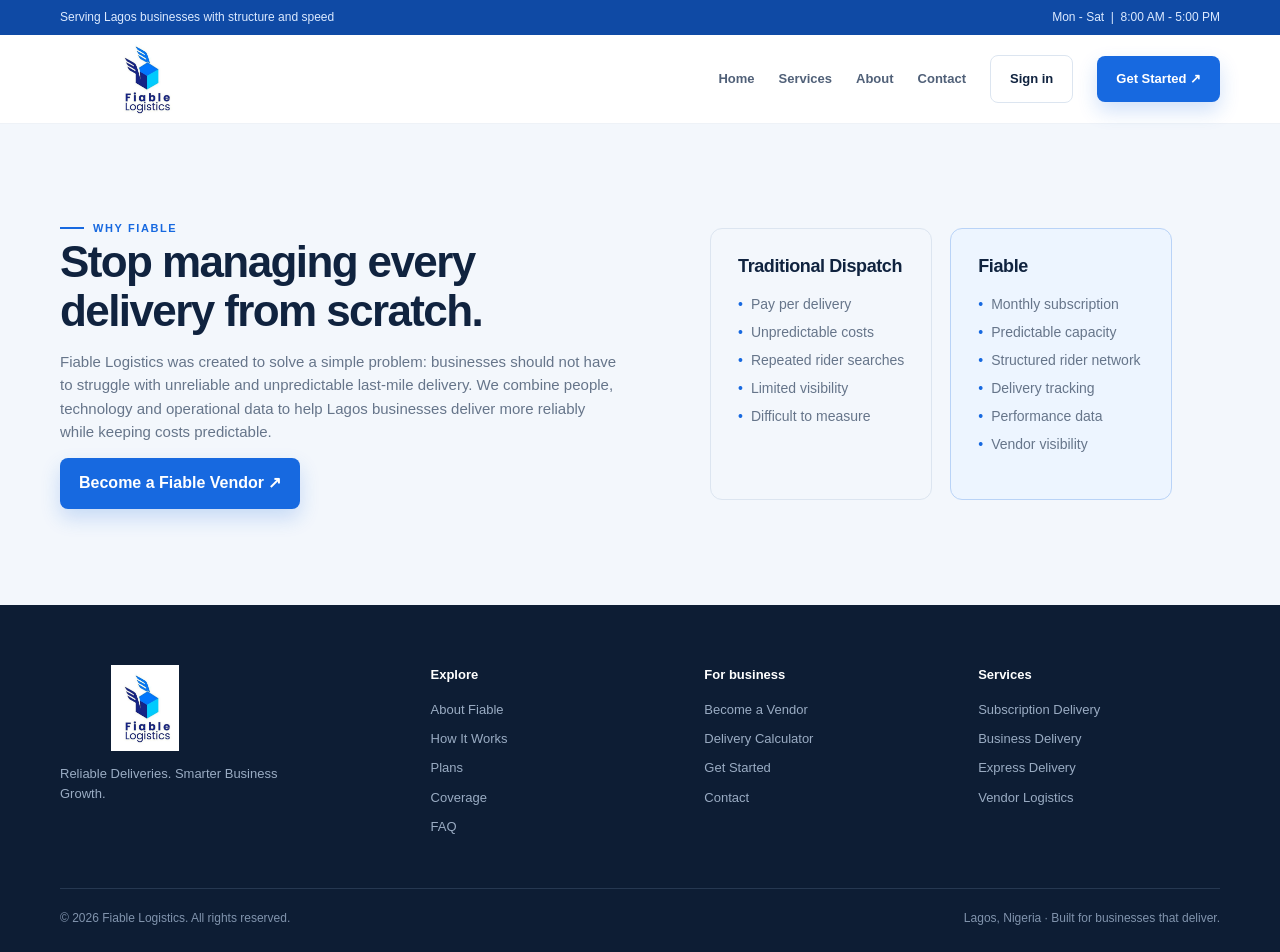
==== about.html @ c140e8de "new31" ====
<!DOCTYPE html>
<html lang="en">
<head>
<meta charset="UTF-8">
<meta name="viewport" content="width=device-width, initial-scale=1.0">
<meta name="description" content="Fiable Logistics is a subscription-based delivery service helping Lagos businesses manage recurring last-mile deliveries with predictable costs.">
<meta name="theme-color" content="#1769e0">
<title>About | Fiable Logistics</title>
<link rel="preconnect" href="https://fonts.googleapis.com">
<link rel="preconnect" href="https://fonts.gstatic.com" crossorigin>
<link rel="stylesheet" href="fiable.css?v=3">
</head>
<body>
<div class="topbar">
    <div class="container">
        <span>Serving Lagos businesses with structure and speed</span>
        <span>Mon - Sat &nbsp;|&nbsp; 8:00 AM - 5:00 PM</span>
    </div>
</div>
<header>
    <nav class="container">
        <a class="brand" href="index.html" aria-label="Fiable Logistics home">
        <img class="brand-logo" src="images/Logo2.png" alt="Fiable Logistics">
        </a>
        <button class="menu-btn" aria-label="Open menu">☰</button>
        <div class="nav-links">
            <a href="index.html">Home</a>
            <a href="services.html">Services</a>
            <a href="about.html">About</a>
            <a href="contact.html">Contact</a>
            <a class="btn btn-outline" href="portal.html">Sign in</a>
            <a class="btn btn-primary" href="index.html#get-started">Get Started <span>↗</span>
            </a>
        </div>
    </nav>
</header>
<main>
<section id="about" class="section section-soft">
<div class="container two-col">
<div>
<div class="eyebrow">Why Fiable</div>
<h2>Stop managing every delivery from scratch.</h2>
<p class="hero-copy" style="font-size:15px">Fiable Logistics was created to solve a simple problem: businesses should not have to struggle with unreliable and unpredictable last-mile delivery. We combine people, technology and operational data to help Lagos businesses deliver more reliably while keeping costs predictable.</p>
<a class="btn btn-primary" href="index.html#get-started">Become a Fiable Vendor ↗</a>
</div>
<div class="comparison">
<div class="compare">
<h3>Traditional Dispatch</h3>
<ul>
<li>Pay per delivery</li>
<li>Unpredictable costs</li>
<li>Repeated rider searches</li>
<li>Limited visibility</li>
<li>Difficult to measure</li>
</ul>
</div>
<div class="compare fiable">
<h3>Fiable</h3>
<ul>
<li>Monthly subscription</li>
<li>Predictable capacity</li>
<li>Structured rider network</li>
<li>Delivery tracking</li>
<li>Performance data</li>
<li>Vendor visibility</li>
</ul>
</div>
</div>
</div>
</section>
</main>
<footer>
<div class="container footer-grid">
<div class="footer-brand">
<a class="brand" href="index.html" aria-label="Fiable Logistics home">
<img class="brand-logo" src="images/Logo2.png" alt="Fiable Logistics">
</a>
<p>Reliable Deliveries. Smarter Business Growth.</p>
</div>
<div class="footer-col">
<strong>Explore</strong>
<a href="about.html">About Fiable</a>
<a href="index.html#how">How It Works</a>
<a href="services.html#plans">Plans</a>
<a href="services.html#coverage">Coverage</a>
<a href="index.html#faq">FAQ</a>
</div>
<div class="footer-col">
<strong>For business</strong>
<a href="services.html#vendors">Become a Vendor</a>
<a href="services.html#calculator">Delivery Calculator</a>
<a href="index.html#get-started">Get Started</a>
<a href="contact.html">Contact</a>
</div>
<div class="footer-col">
<strong>Services</strong>
<a href="services.html#plans">Subscription Delivery</a>
<a href="services.html#plans">Business Delivery</a>
<a href="services.html#calculator">Express Delivery</a>
<a href="services.html#vendors">Vendor Logistics</a>
</div>
</div>
<div class="container copyright">
<span>© 2026 Fiable Logistics. All rights reserved.</span>
<span>Lagos, Nigeria · Built for businesses that deliver.</span>
</div>
</footer>
<div class="toast" id="toast" role="status">
</div>
<button class="back-to-top" id="backToTop" type="button" aria-label="Back to top">↑</button>
<script src="site.js"></script>
</body>
</html>
---- fiable.css ----
:root { 
    --blue:#1769e0; 
    --blue-dark:#0d4fb6; 
    --ink:#10233f; 
    --muted:#66758a; 
    --line:#dce5f0; 
    --soft:#f3f7fc; 
    --green:#0e9f6e; 
    --white:#fff; 
    --shadow:0 18px 55px rgba(21,55,103,.10); 
}
* { box-sizing:border-box; }
html { scroll-behavior:smooth; }
body { 
    margin:0; 
    color:var(--ink); 
    background:#fff; 
    font-family:'DM Sans',sans-serif; 
    line-height:1.55; 
}
a { color:inherit; text-decoration:none; }
button,input,select,textarea { font:inherit; }
button { cursor:pointer; }
.container { inline-size:min(1160px, calc(100% - 40px)); margin:auto; }
.topbar { background:#0f4aa5; color:#dceaff; font-size:12px; padding:8px 0; }
.topbar .container { display:flex; justify-content:space-between; }
header { 
    position:sticky; 
    inset-block-start:0; 
    z-index:20; 
    background:rgba(255,255,255,.96); 
    backdrop-filter:blur(14px); 
    border-block-end:1px solid #eef2f7; 
}
nav { block-size:88px; display:flex; align-items:center; justify-content:space-between; gap:22px; }
.brand { 
    display:flex; 
    align-items:center; 
    justify-content:center; 
    inline-size:170px; 
    block-size:86px; 
    overflow:visible; 
}
.brand-logo { 
    inline-size:170px; 
    block-size:86px; 
    object-fit:contain; 
    object-position:center; 
    display:block; 
    transform:none; 
}
.nav-links { 
    display:flex; 
    gap:24px; 
    align-items:center; 
    font-size:13px; 
    color:#506078; 
    font-weight:600; 
}
.nav-links a:hover { color:var(--blue); }
.btn { 
    border:0; 
    border-radius:8px; 
    padding:13px 19px; 
    font-weight:700; 
    display:inline-block; 
    justify-content:center; 
    align-items:center; 
    gap:8px; 
    transition:.2s ease; 
}
.btn-primary { background:var(--blue); color:#fff; box-shadow:0 9px 20px rgba(23,105,224,.2); }
.btn-primary:hover { background:var(--blue-dark); transform:translateY(-2px); }
.btn-outline { background:#fff; border:1px solid var(--line); color:var(--ink); }
.btn-outline:hover { border-color:var(--blue); color:var(--blue); }
.menu-btn { display:none; border:0; background:none; font-size:24px; color:var(--ink); }
.hero { background:linear-gradient(115deg,#f3f8ff 0%,#fff 64%); padding:78px 0 88px; overflow:hidden; }
.hero-grid { display:grid; grid-template-columns:1.02fr .98fr; align-items:center; gap:56px; }
.eyebrow { 
    color:var(--blue); 
    text-transform:uppercase; 
    letter-spacing:1.6px; 
    font-size:11px; 
    font-weight:800; 
    display:flex; 
    gap:9px; 
    align-items:center; 
}
.eyebrow:before { content:''; inline-size:24px; block-size:2px; background:var(--blue); }
h1,h2,h3 { font-family:Manrope,sans-serif; letter-spacing:-1.6px; line-height:1.12; margin:0; }
h1 { font-size:clamp(42px,5vw,67px); max-inline-size:630px; margin:18px 0; }
h2 { font-size:clamp(30px,4vw,44px); }
h3 { font-size:18px; letter-spacing:-.4px; }
.hero-copy { font-size:18px; color:var(--muted); max-inline-size:570px; }
.hero-actions { display:flex; gap:12px; margin:30px 0 38px; flex-wrap:wrap; }
.hero-note { display:flex; align-items:center; gap:12px; color:#68788d; font-size:12px; }
.avatars { display:flex; }
.avatar { 
    inline-size:26px; 
    block-size:26px; 
    border-radius:50%; 
    border:2px solid #fff; 
    margin-inline-start:-7px; 
    background:#b8d1f3; 
    overflow:hidden; 
}
.avatar:first-child { margin-inline-start:0; background:#f3bd90; }
.avatar:nth-child(2) { background:#c99473; }
.avatar:nth-child(3) { background:#7aa4d9; }
.hero-visual { min-block-size:450px; position:relative; }
.hero-photo { 
    block-size:440px; 
    border-radius:20px; 
    background:linear-gradient(0deg,rgba(8,36,80,.3),transparent),url('https://images.unsplash.com/photo-1526367790999-0150786686a2?auto=format&fit=crop&w=1000&q=85') center/cover; 
    box-shadow:var(--shadow); 
}
.location-chip,.tracking-card { 
    position:absolute; 
    background:#fff; 
    border:1px solid #edf1f6; 
    box-shadow:var(--shadow); 
    border-radius:12px; 
}
.location-chip { 
    inset-block-start:30px; 
    inset-inline-start:-28px; 
    padding:13px 16px; 
    display:flex; 
    gap:10px; 
    align-items:center; 
    font-size:12px; 
    font-weight:700; 
}
.pin { 
    inline-size:27px; 
    block-size:27px; 
    background:#e7f1ff; 
    color:var(--blue); 
    border-radius:50%; 
    display:grid; 
    place-items:center; 
}
.tracking-card { inset-inline-end:-26px; inset-block-end:28px; inline-size:215px; padding:17px; }
.tracking-card strong { display:block; font:700 13px Manrope; margin-block-end:12px; }
.track-row { display:flex; gap:10px; font-size:11px; color:var(--muted); margin:12px 0; align-items:center; }
.track-row b { color:var(--green); font-size:16px; }
.section { padding:96px 0; }
.section-soft { background:var(--soft); }
.section-head { max-inline-size:620px; margin-block-end:42px; }
.section-head p { color:var(--muted); font-size:16px; margin:16px 0 0; }
.center { text-align:center; margin-inline-start:auto; margin-inline-end:auto; }
.grid-4 { display:grid; grid-template-columns:repeat(4,1fr); gap:16px; }
.value-card,.step,.rule,.benefit { 
    background:#fff; 
    border:1px solid var(--line); 
    border-radius:12px; 
    padding:25px; 
}
.value-card { min-block-size:210px; }
.icon { 
    inline-size:39px; 
    block-size:39px; 
    display:grid; 
    place-items:center; 
    border-radius:10px; 
    background:#e8f1ff; 
    color:var(--blue); 
    margin-block-end:25px; 
    font-size:19px; 
}
.value-card p,.step p,.benefit p,.rule p { color:var(--muted); font-size:14px; margin:10px 0 0; }
.service-visuals { display:grid; grid-template-columns:1fr 1fr; gap:18px; margin-block-start:38px; }
.service-visual { 
    min-block-size:310px; 
    position:relative; 
    overflow:hidden; 
    border-radius:14px; 
    background:#dbe9f8; 
    box-shadow:var(--shadow); 
}
.service-visual img { inline-size:100%; block-size:100%; min-block-size:310px; display:block; object-fit:cover; }
.service-visual:after { 
    content:''; 
    position:absolute; 
    inset:42% 0 0; 
    background:linear-gradient(transparent,rgba(8,28,58,.82)); 
}
.service-visual-copy { 
    position:absolute; 
    z-index:1; 
    inset-inline-start:24px; 
    inset-inline-end:24px; 
    inset-block-end:20px; 
    color:#fff; 
}
.service-visual-copy h3 { color:#fff; }
.service-visual-copy p { color:#e4effc; font-size:13px; margin:7px 0 0; }
.steps { display:grid; grid-template-columns:repeat(4,1fr); gap:14px; counter-reset:steps; }
.step { position:relative; padding-block-start:58px; counter-increment:steps; }
.step:before { 
    content:'0' counter(steps); 
    position:absolute; 
    inset-block-start:22px; 
    inset-inline-start:25px; 
    color:var(--blue); 
    font:800 12px Manrope; 
}
.step:not(:last-child):after { 
    content:'\2192'; 
    position:absolute; 
    inset-inline-end:-22px; 
    inset-block-start:58px; 
    color:#aab9cb; 
    font-size:20px; 
    z-index:2; 
}
.plans { display:grid; grid-template-columns:repeat(3,1fr); gap:18px; align-items:start; }
.plan { 
    background:#fff; 
    border:1px solid var(--line); 
    border-radius:14px; 
    padding:30px; 
    position:relative; 
    cursor:pointer; 
    transition:.2s ease; 
}
.plan.popular { border:1px solid var(--line); box-shadow:0 10px 28px rgba(23,105,224,.08); transform:translateY(-10px); }
.plan.selected { border:2px solid var(--blue); box-shadow:0 16px 38px rgba(23,105,224,.16); transform:translateY(-6px); }
.plan.popular.selected { transform:translateY(-14px); }
.badge { 
    position:absolute; 
    inset-block-start:-13px; 
    inset-inline-end:22px; 
    background:var(--blue); 
    color:#fff; 
    padding:5px 10px; 
    border-radius:5px; 
    font-size:10px; 
    font-weight:800; 
    letter-spacing:.6px; 
}
.plan .price { font:800 31px Manrope; margin:17px 0 4px; letter-spacing:-1.5px; }
.plan .units { color:var(--blue); font-size:13px; font-weight:800; }
.plan p { color:var(--muted); font-size:13px; min-block-size:53px; }
.plan ul { list-style:none; padding:0; margin:23px 0; border-block-start:1px solid var(--line); }
.plan li { padding:9px 0; border-block-end:1px solid #edf1f5; font-size:13px; color:#53647a; }
.plan li:before { content:'\2713'; color:var(--green); font-weight:800; margin-inline-end:8px; }
.plan .btn { inline-size:100%; }
.economics { 
    display:flex; 
    justify-content:space-between; 
    gap:20px; 
    align-items:center; 
    padding:20px 0 0; 
    color:#61718a; 
    font-size:14px; 
}
.economics strong { color:var(--ink); }
.units-wrap { display:grid; grid-template-columns:.9fr 1.1fr; gap:50px; align-items:center; }
.unit-list { display:grid; grid-template-columns:repeat(2,1fr); gap:10px; }
.unit { 
    background:#fff; 
    border:1px solid var(--line); 
    border-radius:9px; 
    padding:14px; 
    display:flex; 
    gap:11px; 
    align-items:center; 
    font-size:13px; 
}
.unit b { inline-size:28px; block-size:28px; display:grid; place-items:center; border-radius:7px; background:#e9f2ff; color:var(--blue); }
.zone-layout { display:grid; grid-template-columns:1.2fr .8fr; gap:45px; align-items:center; }
.map { 
    min-block-size:355px; 
    border-radius:16px; 
    background:#dfeeff; 
    position:relative; 
    overflow:hidden; 
    background-image:radial-gradient(#a6c9f4 1px,transparent 1px); 
    background-size:16px 16px; 
}
.map:after { 
    content:'LAGOS'; 
    position:absolute; 
    inset:0; 
    display:grid; 
    place-items:center; 
    color:rgba(23,105,224,.15); 
    font:800 75px Manrope; 
    transform:rotate(-18deg); 
}
.zone { 
    position:absolute; 
    z-index:1; 
    border-radius:50%; 
    background:var(--blue); 
    color:#fff; 
    padding:9px 12px; 
    font-size:10px; 
    font-weight:800; 
    box-shadow:0 4px 12px rgba(23,105,224,.25); 
}
.z1{inset-block-start:22%;inset-inline-start:27%}
.z2{inset-block-start:40%;inset-inline-start:48%}
.z3{inset-block-start:58%;inset-inline-start:63%}
.z4{inset-block-start:25%;inset-inline-start:60%}
.z5{inset-block-start:71%;inset-inline-start:35%}
.z6{inset-block-start:44%;inset-inline-start:19%}
.coverage-list { display:grid; grid-template-columns:1fr 1fr; gap:18px; margin:22px 0 28px; }
.coverage-list strong { 
    display:block; 
    font-size:12px; 
    color:var(--blue); 
    text-transform:uppercase; 
    letter-spacing:1px; 
    margin-block-end:7px; 
}
.coverage-list span { color:var(--muted); font-size:13px; display:block; }
.calculator { display:grid; grid-template-columns:1fr 1fr; gap:35px; align-items:start; }
.form-box { 
    background:#fff; 
    border:1px solid var(--line); 
    border-radius:14px; 
    padding:27px; 
    box-shadow:var(--shadow); 
}
label { display:block; font-size:12px; font-weight:700; margin:0 0 7px; color:#45566d; }
input,select,textarea { 
    inline-size:100%; 
    border:1px solid var(--line); 
    border-radius:7px; 
    padding:12px 13px; 
    color:var(--ink); 
    background:#fff; 
    outline:none; 
    margin-block-end:17px; 
}
input:focus,select:focus,textarea:focus { border-color:var(--blue); box-shadow:0 0 0 3px #e7f0ff; }
.password-field { position:relative !important; display:block; margin-block-end:17px; }
.password-field input { inline-size:100%; padding-inline-end:48px; margin-block-end:0; }
.password-toggle { 
    position:absolute !important; 
    inset-inline-end:8px; 
    inset-block-start:50%; 
    transform:translateY(-50%); 
    inline-size:34px; 
    block-size:34px; 
    display:grid; 
    place-items:center; 
    border:0; 
    border-radius:6px; 
    background:transparent; 
    color:var(--muted); 
    font-size:18px; 
    line-height:1; 
    overflow:hidden; 
}
.password-toggle[aria-pressed="false"]:after { 
    content:''; 
    position:absolute; 
    inline-size:17px; 
    block-size:2px; 
    inset-block-start:50%; 
    inset-inline-end:50%; 
    border-radius:2px; 
    background:currentColor; 
    transform:translate(50%,-50%) rotate(-38deg); 
    pointer-events:none; 
}
.password-toggle:hover,.password-toggle:focus-visible { background:#edf5ff; color:var(--blue); outline:none; }
.form-grid { display:grid; grid-template-columns:1fr 1fr; gap:0 12px; }
.calculator-explanation { 
    display:flex; 
    gap:10px; 
    align-items:flex-start; 
    max-inline-size:850px; 
    margin:-18px 0 30px; 
    padding:14px 16px; 
    border-inline-start:3px solid var(--blue); 
    background:#edf5ff; 
    color:var(--muted); 
    font-size:13px; 
}
.calculator-explanation strong { color:var(--ink); white-space:nowrap; }
.service-fields[hidden] { display:none; }
.service-note { color:var(--muted); font-size:12px; margin:-4px 0 17px; }
.portal-section[hidden] { display:none; }
.portal-login { max-inline-size:520px; }
.portal-demo-note { color:var(--muted); font-size:13px; }
.portal-login form .btn { inline-size:100%; }
.portal-page { min-block-size:100vh; background:#fff; }
.portal-shell { min-block-size:100vh; display:grid; grid-template-columns:minmax(0,1.15fr) minmax(430px,.85fr); }
.portal-intro { 
    padding:34px clamp(32px,7vw,96px) 70px; 
    display:flex; 
    flex-direction:column; 
    justify-content:center; 
    min-block-size:100vh; 
}
.portal-brand { inline-size:170px; block-size:76px; display:flex; align-items:center; margin-block-end:auto; }
.portal-brand img { inline-size:170px; block-size:76px; object-fit:contain; }
.portal-intro-copy { max-inline-size:650px; margin:auto 0 42px; }
.portal-intro-copy h1 { 
    color:#607f61; 
    max-inline-size:700px; 
    font-size:clamp(36px,4.25vw,58px); 
    font-weight:400; 
    letter-spacing:-1.8px; 
    margin:20px 0 22px; 
}
.portal-intro-copy p { max-inline-size:520px; color:var(--muted); font-size:17px; }
.portal-gallery { display:grid; grid-template-columns:1.15fr .95fr; grid-template-rows:126px 126px; gap:16px 22px; max-inline-size:520px; }
.portal-gallery-image { border-radius:24px; background-position:center; background-size:cover; box-shadow:0 14px 32px rgba(21,55,103,.10); }
.gallery-rider { grid-row:1 / 3; background-image:url('https://images.unsplash.com/photo-1526367790999-0150786686a2?auto=format&fit=crop&w=700&q=85'); }
.gallery-road { 
    background-image:url('https://images.unsplash.com/photo-1586528116311-ad8dd3c8310d?auto=format&fit=crop&w=700&q=85'); 
}
.gallery-package { 
    background-image:url('https://images.unsplash.com/photo-1586864387967-d02ef85d93e8?auto=format&fit=crop&w=700&q=85'); 
}
.portal-access { 
    position:relative; 
    display:flex; 
    align-items:center; 
    justify-content:center; 
    padding:100px clamp(28px,7vw,96px) 40px; 
    background:#fbfdfb; 
    border-inline-start:1px solid #e7eee7; 
}
.portal-back { 
    position:absolute; 
    inset-block-start:34px; 
    inset-inline-end:clamp(28px,7vw,96px); 
    color:var(--muted); 
    font-size:13px; 
    font-weight:700; 
}
.portal-back:hover { color:var(--blue); }
.portal-access .auth-pane { inline-size:min(100%,520px); }
#portalLoginPanel .form-box,
#forgotPasswordPanel .form-box {
    inline-size:100%;
    padding:42px 36px;
    border:1px solid #dce5f0;
    box-shadow:0 22px 60px rgba(23,105,224,.12);
    border-radius:28px;
    background:#fff;
}
#portalLoginPanel h2,
#forgotPasswordPanel h2 {
    margin:16px 0 6px;
    color:var(--ink);
    font-size:30px;
}
.portal-login-subtitle { color:#91a297; margin:0 0 28px; font-size:16px; line-height:1.65; }
#portalLoginPanel h3,
#forgotPasswordPanel h3 { display:none; }
#portalLoginPanel .btn-primary,
#forgotPasswordPanel .btn-primary {
    inline-size:100%;
    padding:16px 20px;
    border-radius:14px;
    background:var(--blue);
    box-shadow:0 12px 28px rgba(23,105,224,.24);
}
#portalLoginPanel .btn-primary:hover,
#forgotPasswordPanel .btn-primary:hover { background:var(--blue-dark); transform:translateY(-1px); }
.portal-form-links { display:flex; justify-content:flex-end; margin:-2px 0 22px; }
.portal-signup { margin:18px 0 0; color:#66758a; text-align:center; font-size:13px; }
.portal-signup a { color:var(--blue); font-weight:700; }
.portal-authenticated .portal-intro { display:none; }
.portal-authenticated .portal-shell { display:grid; grid-template-columns:1fr; }
.portal-authenticated .portal-access { 
    min-block-size:100vh; 
    border:0; 
    padding:70px clamp(20px,6vw,90px) 50px; 
    justify-content:flex-start; 
    align-items:flex-start; 
}
.portal-authenticated .portal-access .portal-app { 
    inline-size:100%; 
    display:grid; 
    grid-template-columns:minmax(260px,320px) minmax(0,1fr); 
    gap:28px; 
}
.portal-authenticated .portal-back { inset-block-start:28px; }
.portal-authenticated .dashboard-panel { inline-size:min(100%,1120px); margin:0 auto; }
.portal-form-links { display:flex; justify-content:flex-end; margin:-3px 0 27px; }
.text-link { 
    border:0; 
    padding:0; 
    background:transparent; 
    color:var(--blue); 
    font-size:13px; 
    font-weight:700; 
    cursor:pointer; 
}
.text-link:hover { color:var(--blue-dark); text-decoration:underline; }
.portal-signup { margin:13px 0 0; color:#8a9690; text-align:center; font-size:13px; }
.portal-signup a { color:var(--blue); font-weight:700; }
.portal-signup a:hover { color:var(--blue-dark); text-decoration:underline; }
.portal-back-login { display:block; margin:20px auto 0; }
.dashboard-panel { 
    background:#fff; 
    border:1px solid var(--line); 
    border-radius:14px; 
    padding:26px; 
    box-shadow:var(--shadow); 
}
.dashboard-actions { display:grid; grid-template-columns:1fr 1fr; gap:16px; margin:0 0 22px; }
.dashboard-actions select { margin:8px 0 0; }
.dashboard-note,.payment-box span,.delivery-request-box p { 
    display:block; color:var(--muted); 
    font-size:12px; 
    margin:6px 0 0; 
}
.payment-box { 
    display:flex; 
    flex-direction:column; 
    align-items:flex-start; 
    justify-content:center; 
    padding:16px; 
    border:1px solid var(--line); 
    border-radius:10px; 
    background:#f7faff; 
}
.payment-box .btn { margin-block-start:12px; }
.payment-box .btn:disabled,.delivery-request-box .btn:disabled { 
    opacity:.55; 
    cursor:not-allowed; 
    transform:none; 
}
.delivery-request-box { 
    display:flex; 
    align-items:center; 
    justify-content:space-between; 
    gap:18px; padding:18px; 
    margin-block-end:22px; 
    border:1px solid #b9d3f7; 
    border-radius:10px; 
    background:#edf5ff; 
}
.delivery-request-box h3 { font-size:16px; }
.delivery-request-box p { margin-block-end:0; }
.dashboard-top { 
    display:flex; 
    align-items:center; 
    justify-content:space-between; 
    gap:18px; 
    margin-block-end:24px; 
}
.dashboard-top h3 { margin-block-start:8px; }
.kpi-grid { display:grid; grid-template-columns:repeat(4,1fr); gap:12px; margin-block-end:22px; }
.kpi { border:1px solid var(--line); border-radius:10px; padding:18px; }
.kpi small,.kpi span { display:block; color:var(--muted); font-size:12px; }
.kpi strong { display:block; color:var(--ink); font:800 25px Manrope; margin:7px 0 4px; }
.dashboard-table { border:1px solid var(--line); border-radius:10px; overflow:hidden; }
.dashboard-table h3 { padding:18px; border-block-end:1px solid var(--line); }
.table-row { 
    display:grid; 
    grid-template-columns:1fr 1.5fr .6fr 1fr; 
    gap:14px; 
    align-items:center; 
    padding:14px 18px; 
    border-block-start:1px solid #edf1f5; 
    color:#53647a; 
    font-size:13px; 
}
.table-head { 
    border-block-start:0; 
    background:#f7faff; 
    color:var(--ink); 
    font-size:11px; 
    font-weight:800; 
    text-transform:uppercase; 
    letter-spacing:.5px; 
}
.status { font-size:11px; font-weight:700; }
.status-transit { color:var(--blue); }.status-delivered { color:var(--green); }.status-pending { color:#b7791f; }
.result { background:var(--ink); color:#fff; border-radius:14px; padding:31px; min-block-size:300px; }
.result .eyebrow { color:#8fc0ff; }
.result .eyebrow:before { background:#8fc0ff; }
.result-number { font:800 52px Manrope; letter-spacing:-2px; margin:28px 0 0; }
.result small { color:#aebed2; }
.result hr { border:0; border-block-start:1px solid #30445e; margin:25px 0; }
.result-line { display:flex; justify-content:space-between; color:#c8d5e5; font-size:13px; margin:10px 0; }
.result-line strong { color:#fff; }
.portal-shell { min-block-size:100vh; display:grid; grid-template-columns:minmax(0,1.15fr) minmax(430px,.85fr); }
.auth-pane { display:flex; justify-content:center; }
.auth-pane[hidden] { display:none !important; }
.auth-card { inline-size:min(100%,470px); }
.sidebar { 
    display:flex; 
    flex-direction:column; 
    position:sticky; 
    inset-block-start:24px; 
    gap:24px; 
    background:#fff; 
    border:1px solid var(--line); 
    border-radius:24px; 
    padding:28px 18px; 
    box-shadow:var(--shadow); 
}
.sidebar-logo { display:block; margin-block-end:24px; inline-size:160px; block-size:auto; }
.sidebar-logo img { inline-size:100%; block-size:auto; display:block; object-fit:contain; }
.sidebar-menu { display:grid; gap:10px; }
.sidebar-link { 
    inline-size:100%; 
    text-align:start; 
    border:0; 
    background:transparent; 
    padding:14px 18px; 
    border-radius:14px; 
    font-size:14px; 
    color:var(--ink); 
    font-weight:700; 
    cursor:pointer; 
    transition:.2s ease; 
}
.sidebar-link:hover, .sidebar-link.active { background:#f3f8ff; color:var(--blue); }
.sidebar-footer { margin-block-start:auto; display:grid; gap:12px; }
.sidebar-profile { padding:18px; border:1px solid var(--line); border-radius:16px; background:#f7fbff; }
.profile-label { 
    display:block; 
    color:var(--muted); 
    text-transform:uppercase; 
    letter-spacing:1px; 
    font-size:11px; 
    font-weight:800; 
    margin-block-end:8px; 
}
.portal-main { display:flex; flex-direction:column; gap:22px; }
.portal-header { 
    display:flex; 
    position:relative;
    justify-content:space-between; 
    align-items:flex-start; 
    gap:24px; 
    padding:18px 15px 8px 15px;
    border:1px solid var(--line);  
    border-radius: 24px;
    box-shadow:var(--shadow); 
}
.page-subtitle { margin:8px 0 0; color:var(--muted); max-inline-size:640px; }
.header-actions { display:flex; gap:12px; align-items:center; }
.icon-btn { 
    border:1px solid var(--line); 
    border-radius:14px; 
    padding:12px 15px; 
    background:#fff; 
    font-size:18px; 
    position:relative; 
}
.icon-btn .badge { 
    position:absolute; 
    inset-block-start:-6px; 
    inset-inline-end:-6px; 
    background:var(--blue); 
    color:#fff; 
    border:none; 
    border-radius:50%; 
    inline-size:20px; 
    block-size:20px; 
    display:grid; 
    place-items:center; 
    font-size:11px; 
}
.profile-group .btn { white-space:nowrap; }
.dashboard-hero { display:grid; grid-template-columns:1fr; gap:18px; align-items:center; padding:20px 0; }
.quick-actions { display:flex; flex-wrap:wrap; gap:12px; margin-block-start:16px; }
.action-btn { 
    flex:1 1 180px; 
    padding:16px 20px; 
    border:1px solid var(--line); 
    background:#fff; 
    border-radius:16px; 
    color:var(--ink); 
    font-weight:700; 
    text-align:start; 
}
.kpi-grid { display:grid; grid-template-columns:repeat(4,minmax(0,1fr)); gap:16px; margin-block-start:20px; }
.kpi-card { 
    background:#fff; 
    border:1px solid var(--line); 
    border-radius:22px; 
    padding:24px; 
    display:flex; 
    flex-direction:column; 
    gap:12px; 
    box-shadow:0 20px 40px rgba(15,45,87,.06); 
}
.kpi-label { color:var(--muted); font-size:12px; text-transform:uppercase; letter-spacing:1px; font-weight:800; }
.kpi-meta { color:var(--muted); font-size:13px; line-height:1.6; }
.kpi-link { color:var(--blue); font-size:13px; font-weight:700; margin-block-start:auto; }
.subscription-banner { margin:22px 0; }
.banner-card { 
    display:flex; 
    justify-content:space-between; 
    align-items:center; 
    gap:18px; 
    padding:22px 24px; 
    border-radius:20px; 
    border:1px solid transparent; 
    background:#eff7ff; 
}
.banner-card.pending_payment { background:#fffaed; border-color:#ffe7b0; }
.banner-card.active { background:#ebf9f0; border-color:#bde5c2; }
.banner-card.no_plan { background:#f5f8ff; border-color:#d5e8ff; }
.banner-card.expiring_soon { background:#fff4e6; border-color:#ffd59b; }
.banner-card.expired { background:#fff1f1; border-color:#f7b8b8; }
.banner-card strong { display:block; margin-block-end:6px; }
.banner-card p { color:var(--muted); font-size:14px; margin:0; max-inline-size:74%; }
.recent-activity { 
    background:#fff; 
    border:1px solid var(--line); 
    border-radius:22px; 
    padding:22px; 
    box-shadow:var(--shadow); 
}
.activity-list { display:grid; gap:14px; }
.activity-item { 
    padding:18px; 
    border:1px solid var(--line); 
    border-radius:18px; 
    background:#f9fbff; 
    display:grid; 
    gap:6px; 
}
.activity-item strong { display:block; }
.table-overflow { overflow-x:auto; }
.delivery-table { min-inline-size:760px; }
.delivery-table .table-row { 
    display:grid; 
    grid-template-columns:1fr 1fr 1.4fr .8fr 1fr .8fr; 
    gap:14px; 
    align-items:center; 
    padding:16px 18px; 
    border-block-start:1px solid #eef5fc; 
}
.delivery-table .table-head { 
    background:#f7faff; 
    font-size:12px; 
    letter-spacing:.7px; 
    color:var(--ink); 
    font-weight:700; 
    border-block-start:0; 
    }
.delivery-table .badge { 
    border-radius:999px; 
    padding:8px 12px; 
    font-size:12px; 
    font-weight:800; 
    display:inline-flex; 
    align-items:center; 
}
.status-requested { background:#eaf4ff; color:var(--blue); }
.status-assigned { background:#fff4e1; color:#b7791f; }
.status-picked-up { background:#f1f8ec; color:var(--green); }
.status-in-transit { background:#e9f2ff; color:var(--blue); }
.status-delivered { background:#e6f7ee; color:var(--green); }
.status-failed { background:#fce8e8; color:#c0392b; }
.status-cancelled { background:#f8eaea; color:#c0392b; }
.form-card { 
    background:#fff; 
    border:1px solid var(--line); 
    border-radius:24px; 
    padding:24px; 
    display:grid; 
    gap:24px; 
    box-shadow:var(--shadow); 
}
.request-grid { display:grid; gap:24px; }
.form-section { display:grid; gap:12px; }
.form-section h3 { margin:0 0 8px; }
textarea { min-block-size:92px; resize:vertical; }
.radio-grid { display:grid; grid-template-columns:1fr 1fr; gap:12px; }
.radio-grid label { 
    display:flex; 
    align-items:center; 
    gap:10px; 
    border:1px solid var(--line); 
    border-radius:14px; 
    padding:14px; 
    cursor:pointer; 
    background:#fff; 
    }
.radio-grid input { accent-color:var(--blue); }
.summary-card { border:1px solid var(--line); border-radius:18px; padding:18px; background:#f7fbff; }
.submit-section { display:grid; gap:16px; }
.form-note { color:var(--muted); font-size:13px; margin:0; }
.subscription-grid { display:grid; grid-template-columns:1.1fr .9fr; gap:20px; }
.billing-card { 
    background:#fff; 
    border:1px solid var(--line); 
    border-radius:24px; 
    padding:24px; 
    box-shadow:var(--shadow); 
}
.billing-secondary { background:#f9fbff; }
.plan-summary p { margin:10px 0; color:var(--muted); font-size:14px; }
.usage-grid { 
    display:grid; 
    grid-template-columns:repeat(4,minmax(0,1fr)); 
    gap:18px; 
    margin-block-end:22px; 
}
.analytics-card { 
    background:#fff; 
    border:1px solid var(--line); 
    border-radius:22px; 
    padding:24px; 
    text-align:center; 
}
.insight-card { 
    background:#fff; 
    border:1px solid var(--line); 
    border-radius:22px; 
    padding:22px; 
}
.btn-link { 
    background:transparent; 
    color:var(--blue); 
    border:0; 
    padding:0; 
    font-weight:700; 
    cursor:pointer; 
}
.btn-block { 
    inline-size:100%; 
}
.two-col { 
    display:grid; 
    grid-template-columns:1fr 1fr; 
    gap:45px; 
    align-items:start; 
}
.rule-list,.benefits { 
    display:grid; 
    gap:12px; 
}
.rule { 
    display:flex; 
    gap:15px; 
    padding:18px 20px; 
}
.rule b { 
    color:var(--blue); 
    font-size:12px; 
    min-inline-size:20px; 
}
.benefits { 
    grid-template-columns:1fr 1fr; 
}
.benefit { 
    padding:20px; 
}
.audience { 
    display:grid; 
    grid-template-columns:repeat(5,1fr); 
    gap:10px; 
    margin:26px 0 30px; 
}
.audience span { 
    padding:13px 10px; 
    border:1px solid var(--line); 
    border-radius:7px; 
    text-align:center; 
    font-size:12px; 
    color:#57687e; 
    background:#fff; 
}
.comparison { 
    display:grid; 
    grid-template-columns:1fr 1fr; 
    gap:18px; max-inline-size:800px; 
    margin:auto; 
}
.compare { 
    border-radius:12px; 
    padding:27px; 
    border:1px solid var(--line); 
}
.compare.fiable { 
    background:#edf5ff; 
    border-color:#b9d3f7; 
}
.compare ul { 
    list-style:none; 
    padding:0; 
    color:var(--muted); 
    font-size:14px; 
    line-height:2; 
}
.compare li:before { 
    content:'\2022'; 
    margin-inline-end:8px; 
    color:var(--blue); 
}
.faq-grid { 
    max-inline-size:800px; 
    margin:auto; 
}
.faq { 
    border-block-end:1px solid var(--line); 
}
.faq button { 
    inline-size:100%; 
    text-align:start; 
    border:0; 
    background:none; 
    padding:20px 0; 
    display:flex; 
    justify-content:space-between; 
    color:var(--ink); 
    font-weight:700; 
}
.faq button span { 
    color:var(--blue); 
    font-size:22px; 
}
.faq p { 
    display:none; 
    color:var(--muted); 
    font-size:14px; 
    margin:0 0 19px; 
    max-inline-size:680px; 
}
.faq.open p { 
    display:block; 
}
.faq.open button span { 
    transform:rotate(45deg); 
}
.cta-band { 
    background:var(--blue); 
    color:#fff; 
    padding:63px 0; 
}
.cta-band h2 { 
    max-inline-size:620px; 
}
.cta-band p { 
    color:#d6e7ff; 
}
.cta-band .btn-primary { 
    background:#fff; 
    color:var(--blue); 
    box-shadow:none; 
}
.cta-flex { 
    display:flex; 
    justify-content:space-between; 
    align-items:center; 
    gap:24px; 
}
footer { 
    background:#0d1d34; 
    color:#d9e5f3; 
    padding:60px 0 25px; 
}
.footer-grid { 
    display:grid; 
    grid-template-columns:1.4fr 1fr 1fr 1fr; 
    gap:32px; 
}
.footer-brand p { 
    color:#9aacc3; 
    font-size:13px; 
    max-inline-size:250px; 
}
.footer-col strong { 
    color:#fff; 
    font-size:13px; 
    display:block; 
    margin-block-end:15px; 
}
.footer-col a { 
    color:#9aacc3; 
    display:block; 
    font-size:13px; 
    margin:9px 0; 
}
.copyright { 
    border-block-start:1px solid #263851; 
    margin-block-start:42px; 
    padding-block-start:20px; 
    color:#8194ad; 
    font-size:12px; 
    display:flex; 
    justify-content:space-between; 
}
.toast { 
    position:fixed; 
    inset-inline-end:20px; 
    inset-block-end:20px; 
    background:var(--ink); 
    color:#fff; 
    padding:15px 18px; 
    border-radius:8px; 
    box-shadow:var(--shadow); 
    transform:translateY(130px); 
    transition:.3s; 
    z-index:40; 
    font-size:13px; 
}
.toast.show { 
    transform:translateY(0); 
}
.back-to-top { 
    position:fixed; 
    inset-inline-end:20px; 
    inset-block-end:20px; 
    z-index:30; 
    inline-size:48px; 
    block-size:48px; 
    display:grid; 
    place-items:center; 
    border:0; 
    border-radius:50%; 
    background:#009f91; 
    color:#fff; 
    padding:0 0 3px; 
    font-family:Arial,sans-serif; 
    font-size:25px; 
    line-height:1; 
    font-weight:400; 
    box-shadow:0 8px 20px rgba(0,159,145,.22); 
    opacity:0; 
    pointer-events:none; 
    transform:translateY(12px); 
    transition:.2s ease; 
}
.back-to-top.visible { 
    opacity:1 !important; 
    pointer-events:auto; 
    transform:translateY(0); 
}
.back-to-top:hover { 
    background:#008477; 
    transform:translateY(-2px); 
}
@media(max-width:650px) { .back-to-top { right:15px; bottom:15px; width:44px; height:44px; font-size:23px; } }
@media(max-width:900px){ .nav-links{ gap:13px;font-size:11px } .hero-grid,.units-wrap,.zone-layout,.calculator,.two-col{ grid-template-columns:1fr;gap:30px } .hero{ padding:55px 0 } .hero-visual{ min-height:350px } .hero-photo{ height:350px } .grid-4,.steps{ grid-template-columns:1fr 1fr } .step:not(:last-child):after{ display:none } .plans{ gap:26px } .plan.popular{ transform:none } .footer-grid{ grid-template-columns:1fr 1fr } .audience{ grid-template-columns:repeat(3,1fr) } .service-visuals{ grid-template-columns:1fr } .portal-shell { grid-template-columns:1fr; } .portal-intro { min-height:auto; padding-bottom:58px; } .portal-access { min-height:620px; border-left:0; border-top:1px solid #e7eee7; } .portal-intro-copy { margin:42px 0 34px; } .portal-intro-copy h1 { font-size:clamp(36px,5.8vw,54px); } .dashboard-actions { grid-template-columns:1fr; } .dashboard-panel { padding:22px; } .delivery-request-box { align-items:flex-start; flex-direction:column; } .delivery-request-box .btn { width:100%; } }
@media(max-width:650px){ .topbar .container{ justify-content:center } .topbar span:last-child{ display:none } nav{ height:76px } .brand{ width:150px;height:76px } .brand-logo{ width:150px; height:76px; object-fit:contain; object-position:center; transform:none } }
@media (max-width: 480px) {
    html,
    body {
        inline-size: 100%;
        overflow-x: hidden;
    }

    .container {
        inline-size: calc(100% - 28px);
    }

    .topbar-inner {
        min-block-size: 30px;
        justify-content: center;
        text-align: center;
        font-size: 9px;
    }

    .nav {
        min-block-size: 64px;
    }

    .nav-links {
        inset-block-start: 64px;
        padding: 14px;
    }

    .brand-logo {
        inline-size: 120px;
    }

    .hero {
        padding: 45px 0 55px;
    }

    .hero-grid {
        gap: 25px;
    }

    h1 {
        font-size: clamp(34px, 10vw, 42px);
        line-height: 1.05;
    }

    h2 {
        font-size: clamp(28px, 8vw, 36px);
    }

    .hero-copy {
        font-size: 15px;
    }

    .hero-actions {
        flex-direction: column;
        align-items: stretch;
    }

    .hero-actions .btn {
        inline-size: 100%;
    }

    .hero-visual {
        min-block-size: 330px;
    }

    .hero-photo {
        inset: 0 0 15px 0;
        border-radius: 20px;
    }

    .location-chip {
        inset-inline-start: 8px;
        inset-block-start: 20px;
        max-inline-size: calc(100% - 16px);
        font-size: 11px;
        padding: 10px 12px;
    }

    .tracking-card {
        inset-inline-end: 8px;
        inset-block-end: 0;
        inline-size: min(220px, calc(100% - 16px));
        padding: 14px;
    }

    .section {
        padding: 55px 0;
    }

    .section-head {
        margin-block-end: 28px;
    }

    .section-head p {
        font-size: 14px;
    }

    .value-card,
    .step,
    .plan,
    .benefit,
    .compare,
    .form-box,
    .result {
        padding: 20px;
    }

    .plan {
        padding: 24px 20px;
    }

    .price {
        font-size: 30px;
    }

    .economics {
        gap: 10px;
        font-size: 12px;
    }

    .unit-list {
        grid-template-columns: 1fr;
    }

    .map {
        min-block-size: 270px;
        border-radius: 20px;
    }

    .calculator-explanation strong {
        white-space: normal;
    }

    .result-number {
        font-size: 52px;
    }

    .audience {
        gap: 6px;
    }

    .audience span {
        font-size: 11px;
        padding: 7px 10px;
    }

    .service-visual img {
        block-size: 200px;
    }

    .comparison {
        gap: 10px;
    }

    .cta-band {
        padding: 45px 0;
    }

    .cta-flex .btn {
        inline-size: 100%;
    }

    footer {
        padding-block-start: 45px;
    }

    .copyright {
        gap: 8px;
        font-size: 10px;
    }
}

@media (max-width: 760px) {
    nav {
        position: relative;
        min-block-size: 64px;
    }

    .menu-btn {
        display: flex !important;
        align-items: center;
        justify-content: center;
        inline-size: 42px;
        block-size: 42px;
        border: 0;
        background: transparent;
        cursor: pointer;
        font-size: 24px;
        color: var(--blue);
    }

    .nav-links {
        display: none;
        position: absolute;
        inset-block-start: 64px;
        inset-inline-start: 0;
        inset-inline-end: 0;
        flex-direction: column;
        align-items: stretch;
        gap: 0;
        padding: 12px 20px;
        background: #fff;
        border-block-start: 1px solid #e7eee7;
        border-block-end: 1px solid #e7eee7;
        box-shadow: var(--shadow);
        z-index: 1000;
    }

    .nav-links.open {
        display: flex;
    }

    .nav-links a {
        display: block;
        padding: 14px 4px;
        inline-size: 100%;
    }
}

@media (max-width: 760px) {
    .plans {
        grid-template-columns: 1fr;
        gap: 24px;
    }

    .plan {
        inline-size: 100%;
    }
}
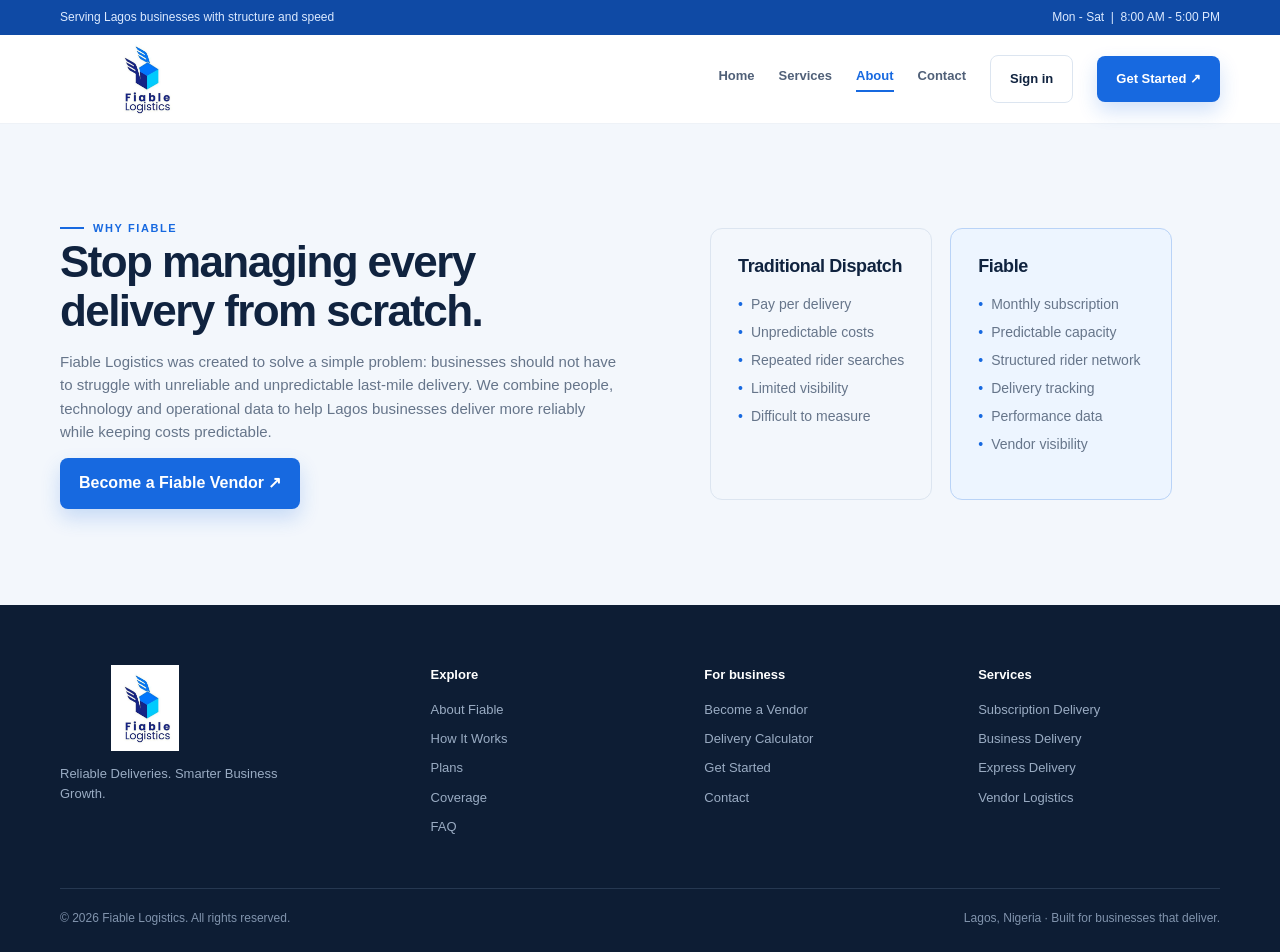
==== commit 2f0dbd61: "new33" ====
--- a/about.html
+++ b/about.html
@@ -26,10 +26,10 @@
         <div class="nav-links">
             <a href="index.html">Home</a>
             <a href="services.html">Services</a>
-            <a href="about.html">About</a>
+            <a href="about.html" class="active">About</a>
             <a href="contact.html">Contact</a>
             <a class="btn btn-outline" href="portal.html">Sign in</a>
-            <a class="btn btn-primary" href="index.html#get-started">Get Started <span>↗</span>
+            <a class="btn btn-primary" href="get-started.html">Get Started <span>↗</span>
             </a>
         </div>
     </nav>
@@ -41,7 +41,7 @@
 <div class="eyebrow">Why Fiable</div>
 <h2>Stop managing every delivery from scratch.</h2>
 <p class="hero-copy" style="font-size:15px">Fiable Logistics was created to solve a simple problem: businesses should not have to struggle with unreliable and unpredictable last-mile delivery. We combine people, technology and operational data to help Lagos businesses deliver more reliably while keeping costs predictable.</p>
-<a class="btn btn-primary" href="index.html#get-started">Become a Fiable Vendor ↗</a>
+<a class="btn btn-primary" href="get-started.html">Become a Fiable Vendor ↗</a>
 </div>
 <div class="comparison">
 <div class="compare">
@@ -89,7 +89,7 @@
 <strong>For business</strong>
 <a href="services.html#vendors">Become a Vendor</a>
 <a href="services.html#calculator">Delivery Calculator</a>
-<a href="index.html#get-started">Get Started</a>
+<a href="get-started.html">Get Started</a>
 <a href="contact.html">Contact</a>
 </div>
 <div class="footer-col">
--- a/fiable.css
+++ b/fiable.css
@@ -58,6 +58,8 @@
     font-weight:600; 
 }
 .nav-links a:hover { color:var(--blue); }
+.nav-links a:not(.btn) { padding-block-end:4px; border-block-end:2px solid transparent; }
+.nav-links a.active { color:var(--blue); border-block-end-color:var(--blue); }
 .btn { 
     border:0; 
     border-radius:8px; 
@@ -73,6 +75,7 @@
 .btn-primary:hover { background:var(--blue-dark); transform:translateY(-2px); }
 .btn-outline { background:#fff; border:1px solid var(--line); color:var(--ink); }
 .btn-outline:hover { border-color:var(--blue); color:var(--blue); }
+.nav-links a.btn-primary:hover { color:#fff; }
 .menu-btn { display:none; border:0; background:none; font-size:24px; color:var(--ink); }
 .hero { background:linear-gradient(115deg,#f3f8ff 0%,#fff 64%); padding:78px 0 88px; overflow:hidden; }
 .hero-grid { display:grid; grid-template-columns:1.02fr .98fr; align-items:center; gap:56px; }
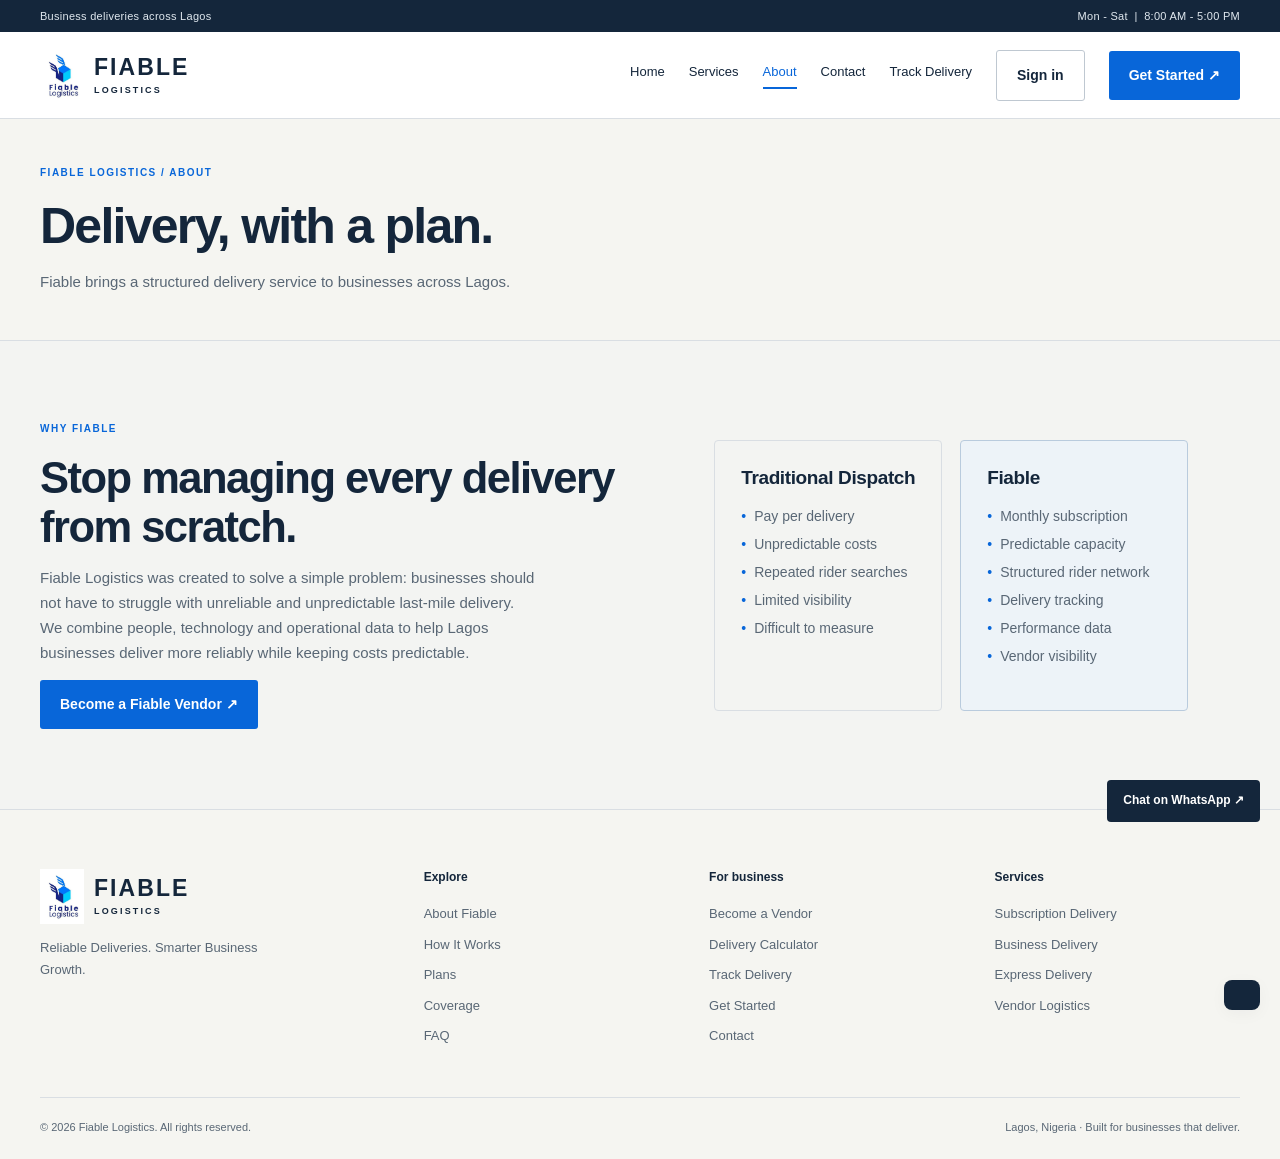
==== commit e08a0fd8: "new39" ====
--- a/about.html
+++ b/about.html
@@ -6,35 +6,38 @@
 <meta name="description" content="Fiable Logistics is a subscription-based delivery service helping Lagos businesses manage recurring last-mile deliveries with predictable costs.">
 <meta name="theme-color" content="#1769e0">
 <title>About | Fiable Logistics</title>
-<link rel="preconnect" href="https://fonts.googleapis.com">
-<link rel="preconnect" href="https://fonts.gstatic.com" crossorigin>
-<link rel="stylesheet" href="fiable.css?v=3">
+<link rel="stylesheet" href="fiable.css?v=5">
+<link rel="stylesheet" href="design.css?v=1">
 </head>
 <body>
+<a class="skip-link" href="#main-content">Skip to content</a>
 <div class="topbar">
     <div class="container">
-        <span>Serving Lagos businesses with structure and speed</span>
+        <span>Business deliveries across Lagos</span>
         <span>Mon - Sat &nbsp;|&nbsp; 8:00 AM - 5:00 PM</span>
     </div>
 </div>
 <header>
     <nav class="container">
         <a class="brand" href="index.html" aria-label="Fiable Logistics home">
-        <img class="brand-logo" src="images/Logo2.png" alt="Fiable Logistics">
+        <img class="brand-logo" src="images/Logo2.png" alt="" width="44" height="56">
+<span class="brand-wordmark">FIABLE<small>LOGISTICS</small></span>
         </a>
-        <button class="menu-btn" aria-label="Open menu">☰</button>
-        <div class="nav-links">
+        <button class="menu-btn" type="button" aria-label="Open menu" aria-expanded="false" aria-controls="site-navigation">☰</button>
+        <div class="nav-links" id="site-navigation">
             <a href="index.html">Home</a>
             <a href="services.html">Services</a>
             <a href="about.html" class="active">About</a>
             <a href="contact.html">Contact</a>
+            <a href="track.html">Track Delivery</a>
             <a class="btn btn-outline" href="portal.html">Sign in</a>
             <a class="btn btn-primary" href="get-started.html">Get Started <span>↗</span>
             </a>
         </div>
     </nav>
 </header>
-<main>
+<main id="main-content">
+<section class="page-intro"><div class="container"><div class="eyebrow">Fiable Logistics / about</div><h1>Delivery, with a plan.</h1><p>Fiable brings a structured delivery service to businesses across Lagos.</p></div></section>
 <section id="about" class="section section-soft">
 <div class="container two-col">
 <div>
@@ -73,7 +76,8 @@
 <div class="container footer-grid">
 <div class="footer-brand">
 <a class="brand" href="index.html" aria-label="Fiable Logistics home">
-<img class="brand-logo" src="images/Logo2.png" alt="Fiable Logistics">
+<img class="brand-logo" src="images/Logo2.png" alt="" width="44" height="56">
+<span class="brand-wordmark">FIABLE<small>LOGISTICS</small></span>
 </a>
 <p>Reliable Deliveries. Smarter Business Growth.</p>
 </div>
@@ -89,6 +93,7 @@
 <strong>For business</strong>
 <a href="services.html#vendors">Become a Vendor</a>
 <a href="services.html#calculator">Delivery Calculator</a>
+<a href="track.html">Track Delivery</a>
 <a href="get-started.html">Get Started</a>
 <a href="contact.html">Contact</a>
 </div>
@@ -107,6 +112,7 @@
 </footer>
 <div class="toast" id="toast" role="status">
 </div>
+<a class="whatsapp-contact" href="https://wa.me/2347015414492" target="_blank" rel="noopener noreferrer" aria-label="Chat with Fiable on WhatsApp (opens in a new tab)">Chat on WhatsApp &nearr;</a>
 <button class="back-to-top" id="backToTop" type="button" aria-label="Back to top">↑</button>
 <script src="site.js"></script>
 </body>
--- a/fiable.css
+++ b/fiable.css
@@ -1,3 +1,12 @@
+.whatsapp-contact { position:fixed; inset-inline-end:20px; inset-block-end:78px; z-index:30; background:#087c53; color:#fff; padding:12px 16px; border-radius:30px; font-weight:700; font-size:13px; box-shadow:0 6px 20px rgba(0,0,0,.16); }
+.whatsapp-contact:hover { background:#066342; }
+.whatsapp-contact:focus-visible { outline:3px solid var(--blue); outline-offset:4px; }
+.plan-example { padding:12px; background:var(--soft); border-radius:8px; font-size:13px; }
+#quick-express { scroll-margin-top:110px; }
+#quickExpressForm .btn { margin-block-start:18px; inline-size:100%; }
+.faq p a { color:var(--blue); text-decoration:underline; }
+@media (min-width:761px) and (max-width:1100px) { .nav-links { gap:12px; font-size:11px; } .nav-links .btn { padding:10px 12px; } }
+@media (max-width:480px) { .whatsapp-contact { inset-inline-end:15px; font-size:12px; padding:10px 14px; } }
 :root { 
     --blue:#1769e0; 
     --blue-dark:#0d4fb6; 
@@ -1273,4 +1282,4 @@
     .plan {
         inline-size: 100%;
     }
-}+}
--- a/design.css
+++ b/design.css
@@ -0,0 +1,129 @@
+/* Fiable public website: restrained typography, route graphics and clear service information. */
+:root { --blue:#0866d9; --blue-dark:#074fa7; --ink:#14263b; --muted:#596775; --line:#d9dee3; --soft:#f3f4f2; --shadow:0 4px 16px rgba(20,38,59,.04); }
+body { font-family:"Segoe UI",Arial,sans-serif; background:#fff; line-height:1.65; }
+h1,h2,h3 { font-family:"Segoe UI",Arial,sans-serif; font-weight:650; letter-spacing:-.035em; line-height:1.12; }
+h1 { font-size:clamp(42px,5.3vw,72px); max-inline-size:650px; }
+h2 { font-size:clamp(29px,3.4vw,44px); }
+h3 { font-size:19px; letter-spacing:-.02em; }
+.container { inline-size:min(1200px,calc(100% - 64px)); }
+.topbar { background:var(--ink); color:#e0e8ef; font-size:11px; letter-spacing:.025em; padding:7px 0; }
+header { background:#fff; backdrop-filter:none; border-color:var(--line); }
+nav { block-size:86px; gap:24px; }
+.brand { inline-size:auto; block-size:auto; gap:10px; justify-content:flex-start; }
+.brand-logo { inline-size:44px; block-size:56px; }
+.brand-wordmark { display:flex; flex-direction:column; line-height:1; color:var(--ink); font-weight:800; font-size:23px; letter-spacing:.09em; }
+.brand-wordmark small { margin-block-start:7px; font-size:9px; font-weight:600; letter-spacing:.24em; }
+.nav-links { gap:24px; font-size:13px; color:var(--ink); font-weight:500; }
+.btn { border-radius:3px; padding:13px 20px; font-weight:600; font-size:14px; transition:background .15s,color .15s,border-color .15s; }
+.btn-primary { box-shadow:none; }
+.btn-primary:hover,.btn-outline:hover { transform:none; }
+.btn-outline { border-color:#bfc8d1; }
+.eyebrow { font-size:10px; letter-spacing:.15em; font-weight:700; margin-block-end:16px; }
+.eyebrow:before { display:none; }
+.hero { background:#f5f5f1; padding:76px 0 64px; }
+.hero-grid { grid-template-columns:1.05fr 1fr; gap:64px; }
+.hero h1 { margin:0 0 26px; }
+.hero h1 span { color:var(--blue); }
+.hero-copy { font-size:17px; max-inline-size:500px; }
+.hero-actions { margin:30px 0 22px; gap:12px; }
+.hero-note { font-size:12px; color:var(--muted); border-block-start:1px solid var(--line); padding-block-start:18px; display:block; }
+.hero-note a { color:var(--blue); font-weight:600; margin-inline-start:8px; }
+.network-panel { background:var(--ink); color:#fff; border:1px solid #2b3c4e; }
+.network-header { padding:20px 24px; display:flex; justify-content:space-between; gap:12px; align-items:center; border-block-end:1px solid #354559; }
+.network-header strong { font-size:13px; font-weight:500; }
+.network-header span { color:#adc3d7; font-size:10px; letter-spacing:.13em; }
+.network-art { display:block; inline-size:100%; block-size:auto; }
+.network-footer { display:flex; justify-content:space-between; gap:20px; padding:18px 24px; border-block-start:1px solid #354559; font-size:11px; color:#b8c7d4; }
+.network-footer a { color:#fff; font-weight:600; }
+.service-strip { border-block-end:1px solid var(--line); background:white; }
+.service-strip .container { display:grid; grid-template-columns:repeat(3,1fr); }
+.service-strip a { padding:26px 30px; border-inline-end:1px solid var(--line); display:flex; flex-direction:column; gap:4px; }
+.service-strip a:first-child { padding-inline-start:0; }
+.service-strip a:last-child { border:0; }
+.service-strip strong { font-size:15px; font-weight:600; }
+.service-strip span { color:var(--muted); font-size:12px; }
+.service-strip a:hover strong { color:var(--blue); }
+.section { padding:80px 0; }
+.section-head { max-inline-size:680px; margin-block-end:40px; }
+.section-head p { font-size:16px; }
+.section-head.center { text-align:start; margin-inline:0; }
+.grid-4 { gap:0; border-block-start:1px solid var(--line); }
+.value-card { border:0; border-inline-end:1px solid var(--line); border-radius:0; padding:28px 24px; min-block-size:0; }
+.value-card:first-child { padding-inline-start:0; }
+.value-card:last-child { border-inline-end:0; }
+.value-card .icon { background:none; border-radius:0; inline-size:auto; block-size:auto; display:block; font-size:12px; font-weight:600; letter-spacing:.1em; margin-block-end:24px; }
+.steps { gap:24px; }
+.step { background:none; border:0; border-block-start:2px solid var(--ink); border-radius:0; padding:56px 0 0; }
+.step:before { inset-inline-start:0; font-family:inherit; font-size:12px; }
+.step:after { display:none; }
+.faq-grid { grid-template-columns:1fr; max-inline-size:850px; gap:0; }
+.faq { border:0; border-block-end:1px solid #cad2d9; border-radius:0; background:none; }
+.faq button { padding:22px 0; font-weight:500; font-size:16px; }
+.faq p { padding:0 40px 22px 0; margin:0; font-size:14px; }
+.faq button span { font-size:23px; font-weight:400; }
+.cta-band { background:var(--ink); padding:52px 0; }
+.cta-band h2 { font-size:clamp(28px,3vw,38px); color:#fff; }
+.cta-band p { color:#becbd7; }
+.cta-band .btn-primary { background:#fff; color:var(--ink); }
+footer { background:#f5f5f1; color:var(--ink); padding:58px 0 22px; border-block-start:1px solid var(--line); }
+.footer-grid { gap:40px; }
+.footer-brand p { color:var(--muted); max-inline-size:260px; font-size:13px; }
+.footer-col strong { color:var(--ink); font-size:12px; }
+.footer-col a { color:var(--muted); font-size:13px; }
+.copyright { border-color:var(--line); color:var(--muted); font-size:11px; }
+.plans { align-items:stretch; gap:20px; }
+.plan { border-radius:4px; padding:30px 26px; box-shadow:none; display:flex; flex-direction:column; }
+.plan.popular,.plan.popular.selected,.plan.selected { transform:none; box-shadow:none; }
+.plan.popular { border-color:var(--blue); border-block-start:4px solid var(--blue); padding-block-start:27px; }
+.plan.selected { outline:2px solid var(--blue); outline-offset:3px; border-width:1px; }
+.badge { border-radius:2px; font-size:9px; }
+.plan .price { font-family:inherit; font-size:34px; letter-spacing:-.04em; }
+.plan .btn { margin-block-start:auto; }
+.plan-example { border-radius:2px; font-size:12px; }
+.economics { flex-wrap:wrap; font-size:13px; }
+.economics a { color:var(--blue); font-weight:600; }
+.unit,.form-box,.result,.compare,.benefit,.rule,.service-visual { border-radius:4px; box-shadow:none; }
+.unit b { background:var(--soft); color:var(--blue); border-radius:2px; }
+.form-box { padding:32px; }
+.form-box h3 { margin-block-end:16px; }
+label { font-size:13px; color:var(--ink); font-weight:600; }
+input,select,textarea { border-color:#bfc8d1; border-radius:3px; font-size:14px; padding:13px; }
+.calculator-explanation { background:#eaf0f5; border-radius:0; }
+.result-number { font-family:inherit; }
+.coverage-diagram { background:var(--ink); position:relative; }
+.coverage-diagram img { display:block; inline-size:100%; }
+.coverage-diagram p { color:#bbccda; font-size:11px; padding:16px 24px; margin:0; border-block-start:1px solid #354559; }
+.audience { display:flex; flex-wrap:wrap; gap:0; border-block-start:1px solid var(--line); border-inline-start:1px solid var(--line); }
+.audience span { border-radius:0; box-shadow:none; background:none; border:0; border-inline-end:1px solid var(--line); border-block-end:1px solid var(--line); padding:14px 20px; font-size:13px; flex:1 0 180px; }
+.benefits { gap:24px; }
+.benefit { border:0; border-block-start:1px solid var(--line); padding:24px 0; }
+.compare { padding:26px; }
+.compare.fiable { background:#edf3f8; border-color:#b9cbdd; }
+.service-visual { min-block-size:280px; }
+.service-visual img { min-block-size:280px; }
+.whatsapp-contact { background:var(--ink); border-radius:4px; box-shadow:none; font-size:12px; padding:11px 16px; }
+.whatsapp-contact:hover { background:var(--blue-dark); }
+.back-to-top { border-radius:4px; box-shadow:none; }
+.page-intro { border-block-end:1px solid var(--line); background:#f5f5f1; padding:46px 0; }
+.page-intro h1 { font-size:clamp(34px,4vw,50px); margin:0; }
+.page-intro p { color:var(--muted); max-inline-size:620px; margin:16px 0 0; font-size:15px; }
+.skip-link { position:fixed; top:-80px; left:20px; z-index:100; background:var(--ink); color:#fff; padding:12px 20px; }
+.skip-link:focus { top:10px; }
+a:focus-visible,button:focus-visible { outline:3px solid var(--blue); outline-offset:4px; }
+main [id] { scroll-margin-top:105px; }
+@media(min-width:761px) and (max-width:1050px) { .nav-links { gap:12px; font-size:12px; } .nav-links .btn { padding:10px 12px; } .brand-wordmark { font-size:18px; } .brand-logo { inline-size:32px; } }
+@media(max-width:900px) { .hero-grid { grid-template-columns:1fr 1fr; gap:32px; } .hero { padding:52px 0; } .hero h1 { font-size:48px; } .hero-copy { font-size:15px; } .hero-actions .btn { padding:12px 15px; } .benefits { grid-template-columns:1fr 1fr; } }
+@media(max-width:760px) {
+ .container { inline-size:calc(100% - 40px); } nav { block-size:74px; } .brand-logo { inline-size:36px; block-size:48px; } .brand-wordmark { font-size:19px; }
+ .nav-links { inset-block-start:74px; border:1px solid var(--line); } .nav-links a { font-size:14px; padding:14px; }
+ .hero { padding:44px 0 36px; } .hero-grid { grid-template-columns:1fr; gap:34px; } .hero h1 { font-size:clamp(40px,8.5vw,57px); } .hero-copy { font-size:16px; }
+ .network-art { max-block-size:340px; object-fit:cover; } .network-header,.network-footer { padding:16px 20px; }
+ .service-strip .container { grid-template-columns:1fr; } .service-strip a,.service-strip a:first-child { padding:18px 0; border:0; border-block-end:1px solid var(--line); }
+ .section { padding:52px 0; } .grid-4 { grid-template-columns:1fr 1fr; } .value-card,.value-card:first-child { padding:24px 16px 24px 0; border:0; border-block-end:1px solid var(--line); } .value-card:nth-child(even) { padding-inline-start:16px; }
+ .steps { grid-template-columns:1fr 1fr; gap:30px 22px; } .plans,.two-col,.units-wrap,.zone-layout,.calculator { grid-template-columns:1fr; gap:30px; }
+ .form-box { padding:24px; } .calculator-explanation { flex-direction:column; margin-block-start:0; } .footer-grid { grid-template-columns:1fr 1fr; gap:32px 20px; } .footer-brand { grid-column:1 / -1; }
+ .cta-flex { align-items:flex-start; flex-direction:column; gap:20px; } .comparison { grid-template-columns:1fr; } .copyright { flex-direction:column; align-items:flex-start; gap:8px; }
+ .whatsapp-contact { inset-block-end:76px; } .form-grid { grid-template-columns:1fr; } .page-intro { padding:32px 0; }
+}
+@media(max-width:420px) { .network-header { align-items:flex-start; flex-direction:column; gap:5px; } .network-footer { flex-direction:column; gap:8px; } .benefits { grid-template-columns:1fr; } .unit-list { grid-template-columns:1fr; } }
+@media(prefers-reduced-motion:reduce) { html { scroll-behavior:auto; } *,*::before,*::after { transition:none!important; animation:none!important; } }
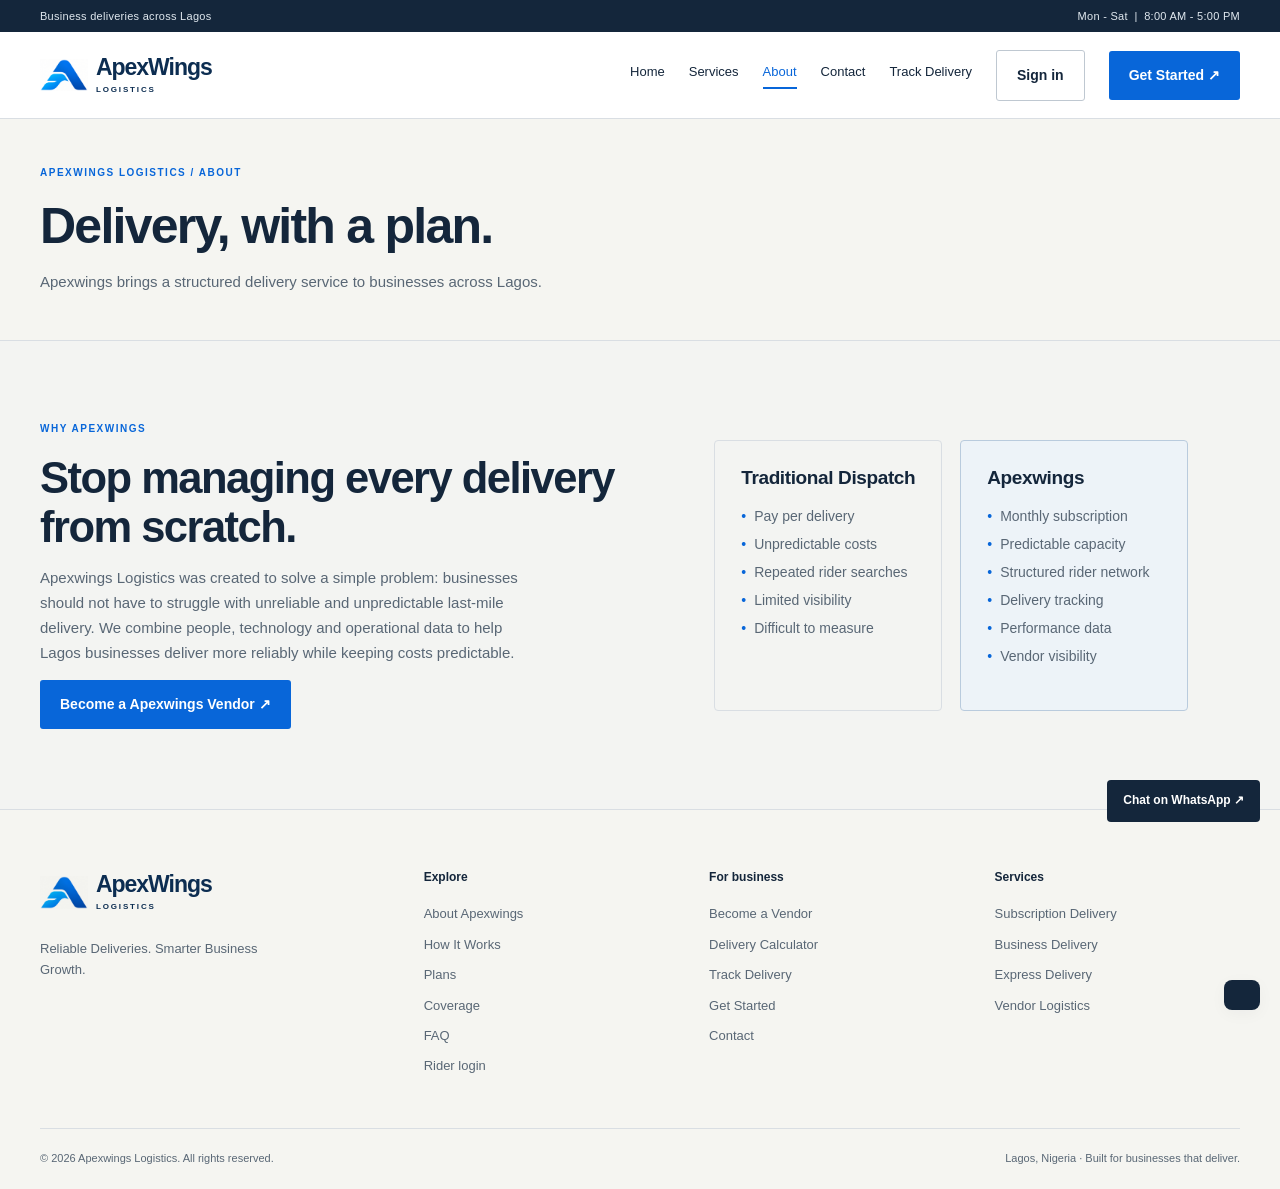
==== commit 4bd839e3: "new45" ====
--- a/about.html
+++ b/about.html
@@ -3,11 +3,13 @@
 <head>
 <meta charset="UTF-8">
 <meta name="viewport" content="width=device-width, initial-scale=1.0">
-<meta name="description" content="Fiable Logistics is a subscription-based delivery service helping Lagos businesses manage recurring last-mile deliveries with predictable costs.">
+<meta name="description" content="Apexwings Logistics is a subscription-based delivery service helping Lagos businesses manage recurring last-mile deliveries with predictable costs.">
 <meta name="theme-color" content="#1769e0">
-<title>About | Fiable Logistics</title>
+<title>About | Apexwings Logistics</title>
 <link rel="stylesheet" href="fiable.css?v=5">
 <link rel="stylesheet" href="design.css?v=1">
+<link rel="stylesheet" href="brand.css?v=1">
+<link rel="icon" type="image/png" href="images/apexwings-symbol.png">
 </head>
 <body>
 <a class="skip-link" href="#main-content">Skip to content</a>
@@ -19,9 +21,9 @@
 </div>
 <header>
     <nav class="container">
-        <a class="brand" href="index.html" aria-label="Fiable Logistics home">
-        <img class="brand-logo" src="images/Logo2.png" alt="" width="44" height="56">
-<span class="brand-wordmark">FIABLE<small>LOGISTICS</small></span>
+        <a class="brand apex-brand" href="index.html" aria-label="Apexwings Logistics home">
+        <img class="apex-brand-symbol" src="images/apexwings-symbol.png" alt="" width="48" height="48">
+<span class="brand-wordmark apex-brand-name">ApexWings<small>LOGISTICS</small></span>
         </a>
         <button class="menu-btn" type="button" aria-label="Open menu" aria-expanded="false" aria-controls="site-navigation">☰</button>
         <div class="nav-links" id="site-navigation">
@@ -37,14 +39,14 @@
     </nav>
 </header>
 <main id="main-content">
-<section class="page-intro"><div class="container"><div class="eyebrow">Fiable Logistics / about</div><h1>Delivery, with a plan.</h1><p>Fiable brings a structured delivery service to businesses across Lagos.</p></div></section>
+<section class="page-intro"><div class="container"><div class="eyebrow">Apexwings Logistics / about</div><h1>Delivery, with a plan.</h1><p>Apexwings brings a structured delivery service to businesses across Lagos.</p></div></section>
 <section id="about" class="section section-soft">
 <div class="container two-col">
 <div>
-<div class="eyebrow">Why Fiable</div>
+<div class="eyebrow">Why Apexwings</div>
 <h2>Stop managing every delivery from scratch.</h2>
-<p class="hero-copy" style="font-size:15px">Fiable Logistics was created to solve a simple problem: businesses should not have to struggle with unreliable and unpredictable last-mile delivery. We combine people, technology and operational data to help Lagos businesses deliver more reliably while keeping costs predictable.</p>
-<a class="btn btn-primary" href="get-started.html">Become a Fiable Vendor ↗</a>
+<p class="hero-copy" style="font-size:15px">Apexwings Logistics was created to solve a simple problem: businesses should not have to struggle with unreliable and unpredictable last-mile delivery. We combine people, technology and operational data to help Lagos businesses deliver more reliably while keeping costs predictable.</p>
+<a class="btn btn-primary" href="get-started.html">Become a Apexwings Vendor ↗</a>
 </div>
 <div class="comparison">
 <div class="compare">
@@ -58,7 +60,7 @@
 </ul>
 </div>
 <div class="compare fiable">
-<h3>Fiable</h3>
+<h3>Apexwings</h3>
 <ul>
 <li>Monthly subscription</li>
 <li>Predictable capacity</li>
@@ -75,19 +77,20 @@
 <footer>
 <div class="container footer-grid">
 <div class="footer-brand">
-<a class="brand" href="index.html" aria-label="Fiable Logistics home">
-<img class="brand-logo" src="images/Logo2.png" alt="" width="44" height="56">
-<span class="brand-wordmark">FIABLE<small>LOGISTICS</small></span>
+<a class="brand apex-brand" href="index.html" aria-label="Apexwings Logistics home">
+<img class="apex-brand-symbol" src="images/apexwings-symbol.png" alt="" width="48" height="48">
+<span class="brand-wordmark apex-brand-name">ApexWings<small>LOGISTICS</small></span>
 </a>
 <p>Reliable Deliveries. Smarter Business Growth.</p>
 </div>
 <div class="footer-col">
 <strong>Explore</strong>
-<a href="about.html">About Fiable</a>
+<a href="about.html">About Apexwings</a>
 <a href="index.html#how">How It Works</a>
 <a href="services.html#plans">Plans</a>
 <a href="services.html#coverage">Coverage</a>
 <a href="index.html#faq">FAQ</a>
+<a href="rider.html">Rider login</a>
 </div>
 <div class="footer-col">
 <strong>For business</strong>
@@ -106,13 +109,13 @@
 </div>
 </div>
 <div class="container copyright">
-<span>© 2026 Fiable Logistics. All rights reserved.</span>
+<span>© 2026 Apexwings Logistics. All rights reserved.</span>
 <span>Lagos, Nigeria · Built for businesses that deliver.</span>
 </div>
 </footer>
 <div class="toast" id="toast" role="status">
 </div>
-<a class="whatsapp-contact" href="https://wa.me/2347015414492" target="_blank" rel="noopener noreferrer" aria-label="Chat with Fiable on WhatsApp (opens in a new tab)">Chat on WhatsApp &nearr;</a>
+<a class="whatsapp-contact" href="https://wa.me/2347015414492" target="_blank" rel="noopener noreferrer" aria-label="Chat with Apexwings on WhatsApp (opens in a new tab)">Chat on WhatsApp &nearr;</a>
 <button class="back-to-top" id="backToTop" type="button" aria-label="Back to top">↑</button>
 <script src="site.js"></script>
 </body>
--- a/design.css
+++ b/design.css
@@ -111,6 +111,13 @@
 .skip-link:focus { top:10px; }
 a:focus-visible,button:focus-visible { outline:3px solid var(--blue); outline-offset:4px; }
 main [id] { scroll-margin-top:105px; }
+.client-testimonial { display:grid; grid-template-columns:240px minmax(0,1fr); gap:48px; align-items:center; margin:0; padding:36px; border:1px solid var(--line); background:#f5f5f1; }
+.client-logo { display:block; inline-size:100%; block-size:auto; border-radius:4px; }
+.client-testimonial blockquote { margin:0; font-size:clamp(17px,2vw,22px); line-height:1.6; color:var(--ink); }
+.client-testimonial blockquote p { margin:0 0 20px; }
+.client-testimonial figcaption { display:flex; flex-direction:column; gap:3px; font-size:14px; }
+.client-testimonial figcaption span { color:var(--muted); font-size:13px; }
+@media(max-width:760px) { .client-testimonial { grid-template-columns:1fr; gap:24px; padding:24px; } .client-logo { inline-size:180px; max-inline-size:100%; } }
 @media(min-width:761px) and (max-width:1050px) { .nav-links { gap:12px; font-size:12px; } .nav-links .btn { padding:10px 12px; } .brand-wordmark { font-size:18px; } .brand-logo { inline-size:32px; } }
 @media(max-width:900px) { .hero-grid { grid-template-columns:1fr 1fr; gap:32px; } .hero { padding:52px 0; } .hero h1 { font-size:48px; } .hero-copy { font-size:15px; } .hero-actions .btn { padding:12px 15px; } .benefits { grid-template-columns:1fr 1fr; } }
 @media(max-width:760px) {
--- a/brand.css
+++ b/brand.css
@@ -0,0 +1,53 @@
+/* ApexWings identity shared by the website and every portal. */
+.apex-brand {
+  display:inline-flex;
+  align-items:center;
+  justify-content:flex-start;
+  gap:8px;
+  inline-size:auto;
+  block-size:auto;
+  flex-shrink:0;
+  color:#0c2d51;
+  text-decoration:none;
+}
+.apex-brand:hover { text-decoration:none; }
+.apex-brand .apex-brand-symbol {
+  display:block;
+  inline-size:48px;
+  block-size:48px;
+  max-block-size:none;
+  object-fit:contain;
+  flex-shrink:0;
+  mix-blend-mode:multiply;
+}
+.apex-brand .apex-brand-name {
+  display:flex;
+  flex-direction:column;
+  color:#0c2d51;
+  font-family:"Segoe UI",Arial,sans-serif;
+  font-size:23px;
+  font-weight:750;
+  letter-spacing:-.045em;
+  line-height:1;
+}
+.apex-brand .apex-brand-name small {
+  display:block;
+  margin-block-start:7px;
+  font-size:8px;
+  font-weight:600;
+  letter-spacing:.23em;
+  line-height:1;
+}
+.auth-logo .apex-logo-full {
+  display:block;
+  inline-size:220px;
+  max-inline-size:100%;
+  block-size:auto;
+  mix-blend-mode:multiply;
+}
+.sidebar .apex-brand .apex-brand-symbol { inline-size:42px; block-size:42px; }
+.sidebar .apex-brand .apex-brand-name { font-size:21px; }
+@media(max-width:760px) {
+  .apex-brand .apex-brand-symbol { inline-size:42px; block-size:42px; }
+  .apex-brand .apex-brand-name { font-size:21px; }
+}
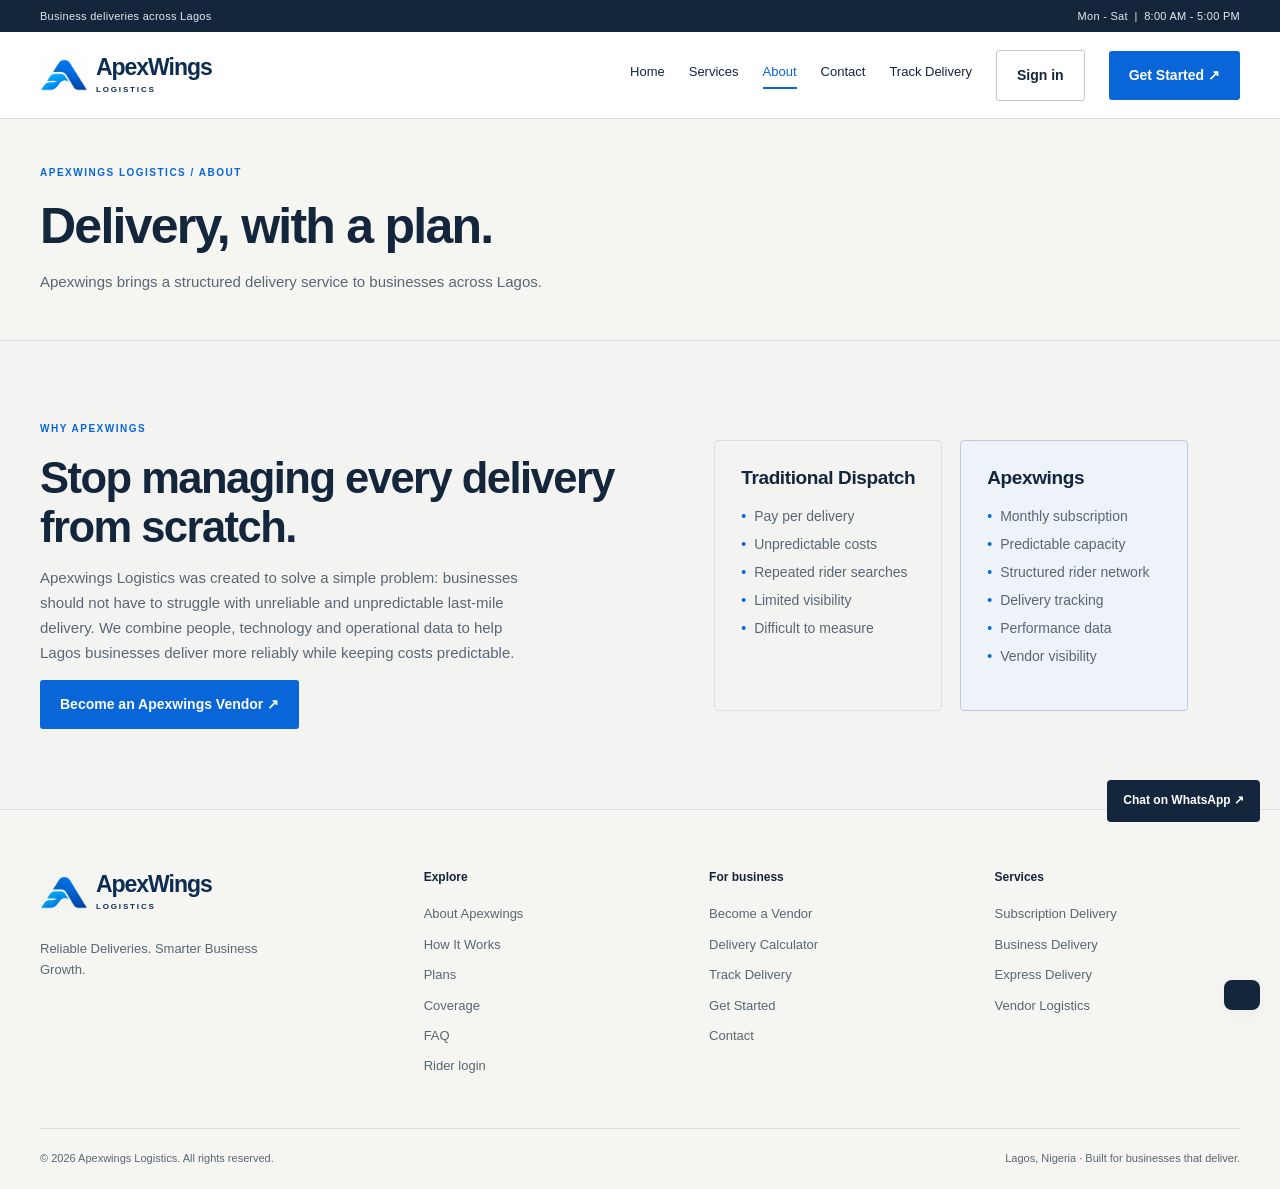
==== commit 5ae15bd4: "new46" ====
--- a/about.html
+++ b/about.html
@@ -46,7 +46,7 @@
 <div class="eyebrow">Why Apexwings</div>
 <h2>Stop managing every delivery from scratch.</h2>
 <p class="hero-copy" style="font-size:15px">Apexwings Logistics was created to solve a simple problem: businesses should not have to struggle with unreliable and unpredictable last-mile delivery. We combine people, technology and operational data to help Lagos businesses deliver more reliably while keeping costs predictable.</p>
-<a class="btn btn-primary" href="get-started.html">Become a Apexwings Vendor ↗</a>
+<a class="btn btn-primary" href="get-started.html">Become an Apexwings Vendor ↗</a>
 </div>
 <div class="comparison">
 <div class="compare">
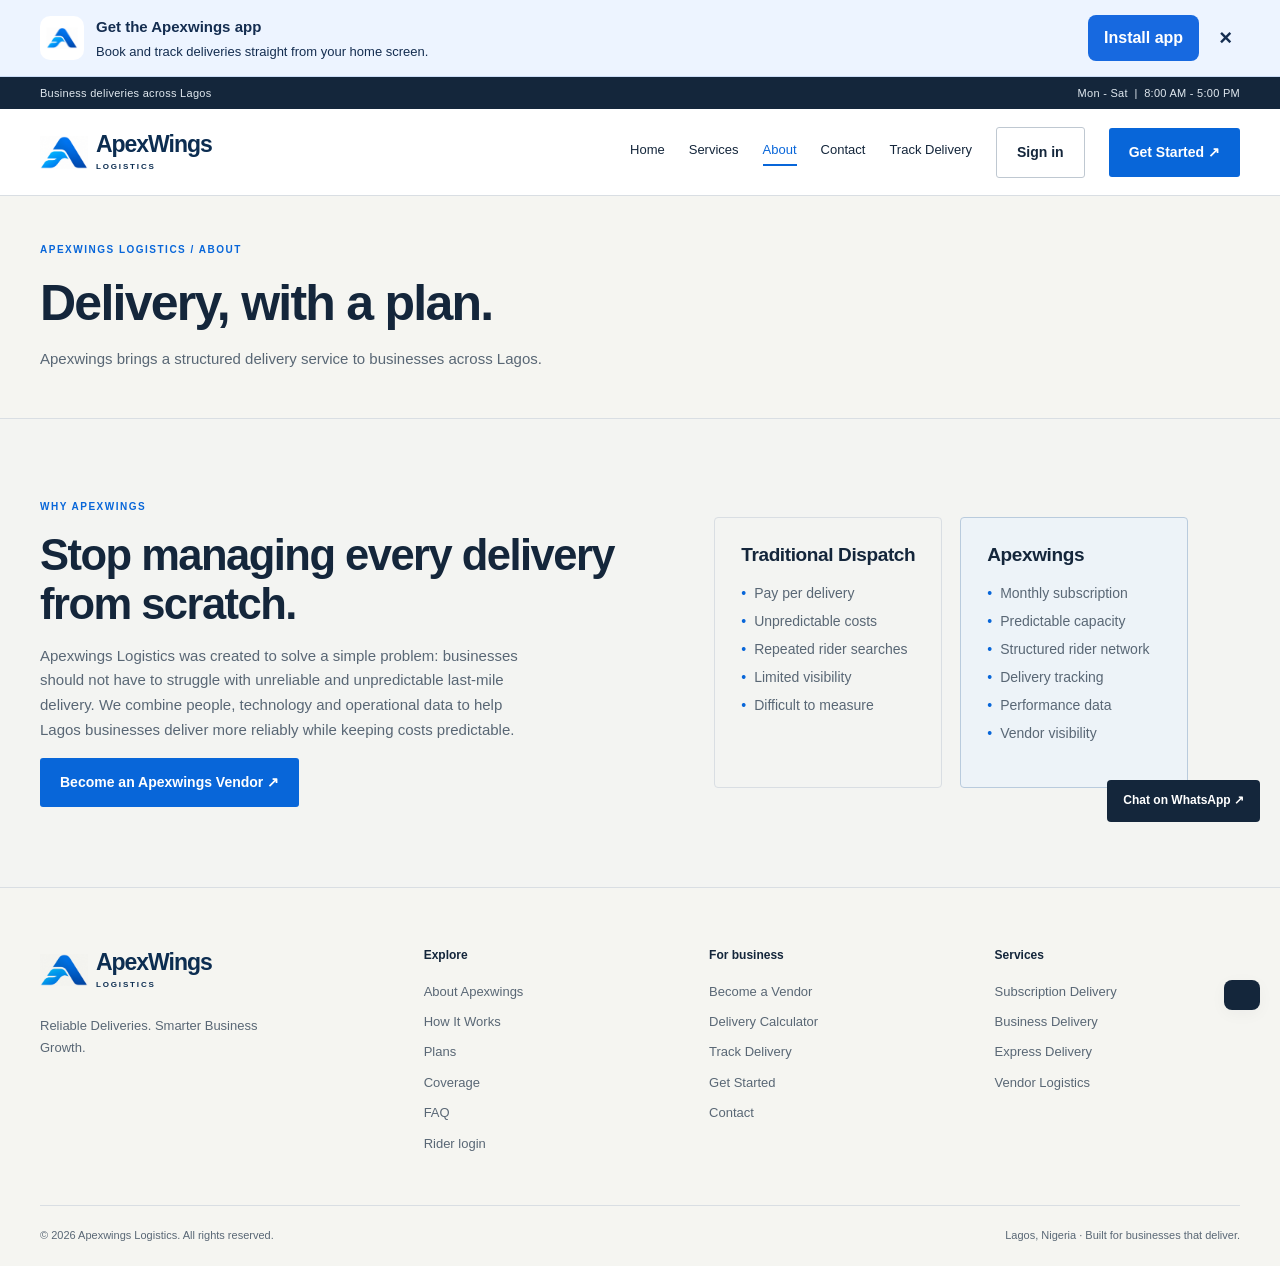
==== commit 1cffc193: "new49" ====
--- a/about.html
+++ b/about.html
@@ -10,6 +10,12 @@
 <link rel="stylesheet" href="design.css?v=1">
 <link rel="stylesheet" href="brand.css?v=1">
 <link rel="icon" type="image/png" href="images/apexwings-symbol.png">
+<link rel="manifest" href="/manifest.webmanifest">
+<link rel="apple-touch-icon" href="/images/app-180.png">
+<meta name="apple-mobile-web-app-capable" content="yes">
+<meta name="apple-mobile-web-app-title" content="Apexwings">
+<link rel="stylesheet" href="/app-install.css?v=1">
+<script src="/app-install.js?v=1" defer></script>
 </head>
 <body>
 <a class="skip-link" href="#main-content">Skip to content</a>
--- a/design.css
+++ b/design.css
@@ -76,6 +76,14 @@
 .plan.popular,.plan.popular.selected,.plan.selected { transform:none; box-shadow:none; }
 .plan.popular { border-color:var(--blue); border-block-start:4px solid var(--blue); padding-block-start:27px; }
 .plan.selected { outline:2px solid var(--blue); outline-offset:3px; border-width:1px; }
+#plans .plan { transition:transform .2s ease,box-shadow .2s ease,border-color .2s ease; }
+#plans .plan:focus-within { border-color:var(--blue); box-shadow:0 12px 30px rgba(23,105,224,.14); }
+@media (hover:hover) and (pointer:fine) {
+ #plans .plan:hover { transform:translateY(-6px); border-color:var(--blue); box-shadow:0 16px 36px rgba(23,105,224,.16); }
+}
+@media (prefers-reduced-motion:reduce) {
+ #plans .plan:hover { transform:none; }
+}
 .badge { border-radius:2px; font-size:9px; }
 .plan .price { font-family:inherit; font-size:34px; letter-spacing:-.04em; }
 .plan .btn { margin-block-start:auto; }
@@ -111,13 +119,15 @@
 .skip-link:focus { top:10px; }
 a:focus-visible,button:focus-visible { outline:3px solid var(--blue); outline-offset:4px; }
 main [id] { scroll-margin-top:105px; }
-.client-testimonial { display:grid; grid-template-columns:240px minmax(0,1fr); gap:48px; align-items:center; margin:0; padding:36px; border:1px solid var(--line); background:#f5f5f1; }
-.client-logo { display:block; inline-size:100%; block-size:auto; border-radius:4px; }
-.client-testimonial blockquote { margin:0; font-size:clamp(17px,2vw,22px); line-height:1.6; color:var(--ink); }
+.testimonials-grid { display:grid; grid-template-columns:repeat(2,minmax(0,1fr)); gap:24px; }
+.client-testimonial { display:flex; flex-direction:column; gap:24px; min-inline-size:0; margin:0; padding:32px; border:1px solid var(--line); background:#f5f5f1; }
+.client-logo { display:block; inline-size:144px; max-inline-size:100%; block-size:108px; object-fit:contain; border-radius:4px; }
+.client-testimonial-copy { display:flex; flex-direction:column; flex:1; }
+.client-testimonial blockquote { margin:0; font-size:clamp(17px,1.5vw,19px); line-height:1.6; color:var(--ink); }
 .client-testimonial blockquote p { margin:0 0 20px; }
-.client-testimonial figcaption { display:flex; flex-direction:column; gap:3px; font-size:14px; }
+.client-testimonial figcaption { display:flex; flex-direction:column; gap:3px; margin-block-start:auto; font-size:14px; }
 .client-testimonial figcaption span { color:var(--muted); font-size:13px; }
-@media(max-width:760px) { .client-testimonial { grid-template-columns:1fr; gap:24px; padding:24px; } .client-logo { inline-size:180px; max-inline-size:100%; } }
+@media(max-width:760px) { .testimonials-grid { grid-template-columns:1fr; } .client-testimonial { padding:24px; } }
 @media(min-width:761px) and (max-width:1050px) { .nav-links { gap:12px; font-size:12px; } .nav-links .btn { padding:10px 12px; } .brand-wordmark { font-size:18px; } .brand-logo { inline-size:32px; } }
 @media(max-width:900px) { .hero-grid { grid-template-columns:1fr 1fr; gap:32px; } .hero { padding:52px 0; } .hero h1 { font-size:48px; } .hero-copy { font-size:15px; } .hero-actions .btn { padding:12px 15px; } .benefits { grid-template-columns:1fr 1fr; } }
 @media(max-width:760px) {
--- a/app-install.css
+++ b/app-install.css
@@ -0,0 +1,17 @@
+.app-install { background: #edf4ff; color: #142d50; border-bottom: 1px solid #cbdcf5; padding: 12px 20px; font-family: inherit; }
+.app-install[hidden] { display: none; }
+.app-install-inner { max-width: 1200px; margin: auto; display: flex; align-items: center; gap: 12px; }
+.app-install img { width: 44px; height: 44px; border-radius: 10px; flex-shrink: 0; }
+.app-install-copy { flex: 1; min-width: 0; }
+.app-install-copy strong { display: block; font-size: 15px; }
+.app-install-copy p { margin: 3px 0 0; font-size: 13px; line-height: 1.5; }
+.app-install button { cursor: pointer; font: inherit; border: 0; border-radius: 8px; padding: 10px 16px; background: #1769e0; color: white; font-weight: 600; }
+.app-install button:focus-visible { outline: 3px solid #142d50; outline-offset: 3px; }
+.app-install .app-install-close { background: transparent; color: #142d50; font-size: 22px; padding: 8px; }
+@media (max-width: 480px) {
+    .app-install { padding: 10px 12px; }
+    .app-install-inner { gap: 8px; flex-wrap: wrap; }
+    .app-install-copy { flex-basis: calc(100% - 90px); }
+    .app-install-action { margin-left: 52px; }
+    .app-install-close { margin-left: auto; }
+}
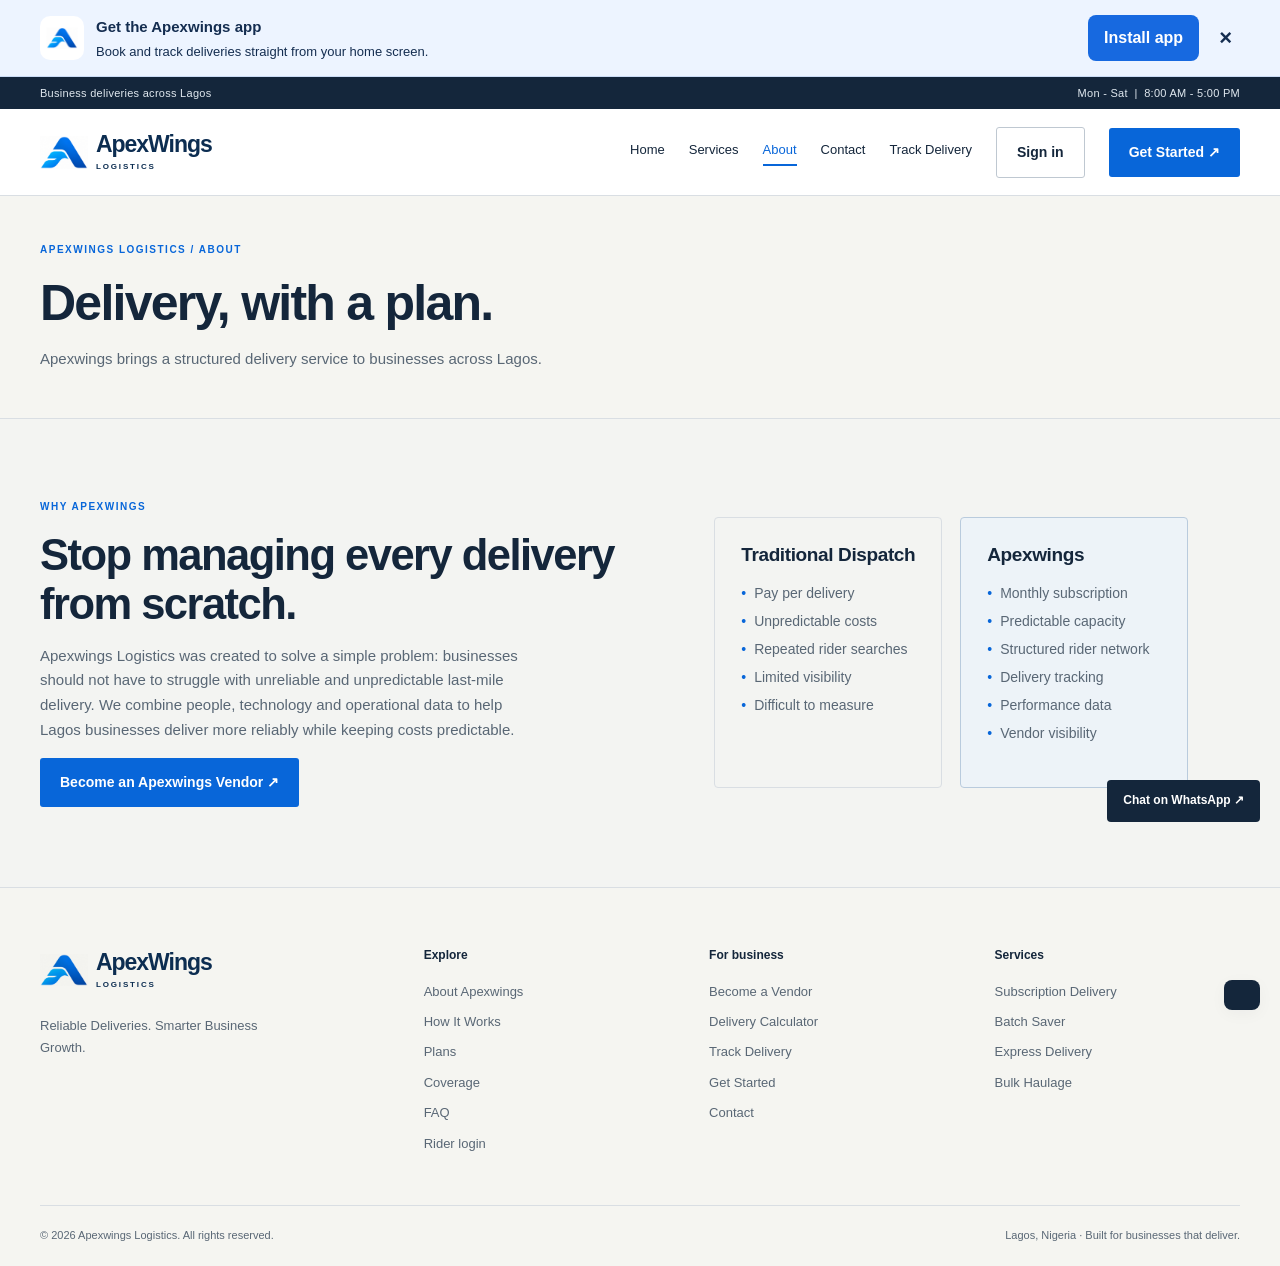
==== commit 2f0b59ab: "new53" ====
--- a/about.html
+++ b/about.html
@@ -100,7 +100,7 @@
 </div>
 <div class="footer-col">
 <strong>For business</strong>
-<a href="services.html#vendors">Become a Vendor</a>
+<a href="get-started.html?service=subscription#get-started">Become a Vendor</a>
 <a href="services.html#calculator">Delivery Calculator</a>
 <a href="track.html">Track Delivery</a>
 <a href="get-started.html">Get Started</a>
@@ -109,9 +109,9 @@
 <div class="footer-col">
 <strong>Services</strong>
 <a href="services.html#plans">Subscription Delivery</a>
-<a href="services.html#plans">Business Delivery</a>
+<a href="index.html#batch-saver">Batch Saver</a>
 <a href="services.html#calculator">Express Delivery</a>
-<a href="services.html#vendors">Vendor Logistics</a>
+<a href="get-started.html?service=bulk#get-started">Bulk Haulage</a>
 </div>
 </div>
 <div class="container copyright">
--- a/design.css
+++ b/design.css
@@ -76,7 +76,7 @@
 .plan.popular,.plan.popular.selected,.plan.selected { transform:none; box-shadow:none; }
 .plan.popular { border-color:var(--blue); border-block-start:4px solid var(--blue); padding-block-start:27px; }
 .plan.selected { outline:2px solid var(--blue); outline-offset:3px; border-width:1px; }
-#plans .plan { transition:transform .2s ease,box-shadow .2s ease,border-color .2s ease; }
+#plans .plan { border-radius:16px; transition:transform .2s ease,box-shadow .2s ease,border-color .2s ease; }
 #plans .plan:focus-within { border-color:var(--blue); box-shadow:0 12px 30px rgba(23,105,224,.14); }
 @media (hover:hover) and (pointer:fine) {
  #plans .plan:hover { transform:translateY(-6px); border-color:var(--blue); box-shadow:0 16px 36px rgba(23,105,224,.16); }
@@ -88,6 +88,50 @@
 .plan .price { font-family:inherit; font-size:34px; letter-spacing:-.04em; }
 .plan .btn { margin-block-start:auto; }
 .plan-example { border-radius:2px; font-size:12px; }
+.registration-plan-summary { padding:14px 16px; margin:0 0 20px; border:1px solid #c0d9f5; border-radius:8px; background:#edf5ff; color:#0c2d51; font-size:13px; line-height:1.6; overflow-wrap:anywhere; }
+/* Growth plan: Apexwings blue with the shared navy brand palette. */
+#plans .plan-growth {
+ --growth-accent:var(--blue);
+ --growth-highlight:#c8e4ff;
+ color:#fff;
+ border:1px solid #2c6dab;
+ background:radial-gradient(ellipse at top left, #0c2d51 0%, #0a1c32 44%, #06111f 80%);
+ box-shadow:0 8px 26px rgba(12,45,81,.14),inset 0 1px 0 rgba(255,255,255,.08);
+ isolation:isolate;
+}
+#plans .plan-growth-header {
+ display:flex;
+ align-items:center;
+ justify-content:space-between;
+ flex-wrap:wrap;
+ gap:12px;
+ padding:20px 18px;
+ margin:-22px -18px 6px;
+ border-radius:11px;
+ background:linear-gradient(115deg,var(--blue),var(--blue-dark));
+ box-shadow:inset 0 1px 0 rgba(255,255,255,.12);
+}
+#plans .plan-growth-header h3 { margin:0; color:#fff; font-size:22px; }
+#plans .plan-growth .badge { position:static; background:var(--growth-highlight); color:#0c2d51; border-radius:20px; padding:4px 9px; font-size:9px; line-height:1.5; }
+#plans .plan-growth .price { color:#fff; }
+#plans .plan-growth .units { color:var(--growth-highlight); }
+#plans .plan-growth p,#plans .plan-growth li { color:#deebf8; }
+#plans .plan-growth .plan-example { background:rgba(8,102,217,.14); border:1px solid rgba(137,191,252,.2); border-radius:8px; }
+#plans .plan-growth .plan-example strong { color:#fff; }
+#plans .plan-growth ul,#plans .plan-growth li { border-color:rgba(182,215,249,.16); }
+#plans .plan-growth li:before { color:var(--growth-highlight); }
+#plans .plan-growth .plan-btn { color:#fff; background:#102b49; border:1px solid #427aaf; border-radius:9px; box-shadow:inset 0 1px 0 rgba(255,255,255,.06); transition:background .2s ease,border-color .2s ease,box-shadow .2s ease; }
+#plans .plan-growth .plan-btn:hover,#plans .plan-growth .plan-btn:focus-visible { background:var(--growth-accent); border-color:#83bcff; box-shadow:0 6px 24px rgba(8,102,217,.3); }
+#plans .plan-growth .plan-btn:focus-visible { outline:3px solid var(--growth-highlight); outline-offset:4px; }
+#plans .plan-growth:focus-within { border-color:#83bcff; box-shadow:0 18px 42px rgba(8,102,217,.26),0 0 0 1px rgba(95,166,245,.3); }
+#plans .plan-growth.selected { outline-color:var(--growth-highlight); border-color:#83bcff; }
+@media (hover:hover) and (pointer:fine) {
+ #plans .plan-growth:hover { transform:translateY(-8px); border-color:#83bcff; box-shadow:0 24px 48px rgba(8,74,151,.28),0 0 28px rgba(8,102,217,.2); }
+ #plans .plan-growth:hover .plan-btn { background:var(--growth-accent); border-color:#83bcff; }
+}
+@media (prefers-reduced-motion:reduce) {
+ #plans .plan-growth:hover { transform:none; }
+}
 .economics { flex-wrap:wrap; font-size:13px; }
 .economics a { color:var(--blue); font-weight:600; }
 .unit,.form-box,.result,.compare,.benefit,.rule,.service-visual { border-radius:4px; box-shadow:none; }
@@ -98,6 +142,18 @@
 input,select,textarea { border-color:#bfc8d1; border-radius:3px; font-size:14px; padding:13px; }
 .calculator-explanation { background:#eaf0f5; border-radius:0; }
 .result-number { font-family:inherit; }
+#calculator .result-line { flex-wrap:wrap; align-items:baseline; gap:4px 16px; }
+#calculator .result-line > span { min-inline-size:0; overflow-wrap:anywhere; }
+#calculator .result-line > strong { margin-inline-start:auto; text-align:end; }
+.calculator-plan-comparison { margin:20px 0; padding:16px; border:1px solid #416389; border-radius:8px; background:rgba(8,102,217,.1); }
+#calculator .calculator-plan-saving,#calculator .calculator-plan-saving strong { color:#b7f0d6; }
+#calculator .calculator-plan-note { color:#c8d5e5; font-size:12px; line-height:1.6; margin:16px 0; }
+.calculator-actions { display:grid; grid-template-columns:repeat(auto-fit,minmax(min(100%,210px),1fr)); gap:12px; margin:20px 0; }
+.calculator-actions .btn { display:flex; text-align:center; min-inline-size:0; }
+.calculator-actions[hidden],.calculator-actions [hidden] { display:none; }
+#calculator .calculator-actions .btn-outline { background:transparent; border-color:#83bcff; color:#e1f0ff; }
+#calculator .calculator-actions .btn-outline:hover { background:rgba(8,102,217,.28); color:#fff; }
+#calculator .calculator-actions .btn:focus-visible { outline-color:#c8e4ff; }
 .coverage-diagram { background:var(--ink); position:relative; }
 .coverage-diagram img { display:block; inline-size:100%; }
 .coverage-diagram p { color:#bbccda; font-size:11px; padding:16px 24px; margin:0; border-block-start:1px solid #354559; }
